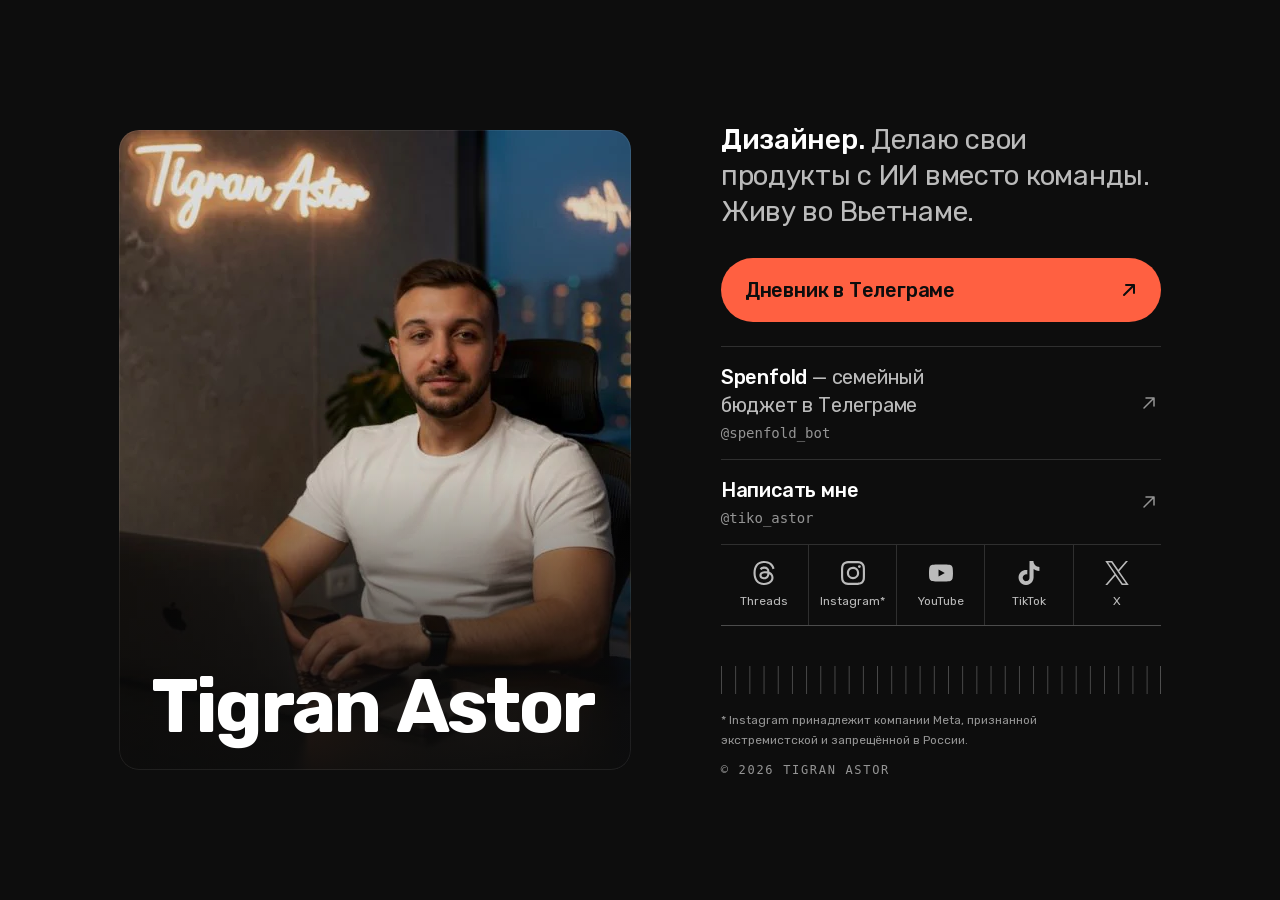
==== index.html @ 5c79ab25 "Link page 2026-09-26" ====
<!doctype html>
<html lang="ru">
<head>
<meta charset="utf-8">
<meta name="viewport" content="width=device-width, initial-scale=1">
<title>Tigran Astor — дизайнер, делаю продукты с ИИ</title>
<meta name="description" content="Дизайнер. Делаю свои продукты с ИИ вместо команды. Живу во Вьетнаме. Дневник — в Телеграме.">
<meta name="theme-color" content="#0D0D0D">
<meta name="color-scheme" content="dark">
<link rel="icon" href="assets/favicon.svg" type="image/svg+xml">
<link rel="icon" href="assets/favicon-32.png" sizes="32x32" type="image/png">
<link rel="apple-touch-icon" href="assets/apple-touch-icon.png">
<meta property="og:type" content="website">
<meta property="og:url" content="https://astortiko.github.io/">
<link rel="canonical" href="https://astortiko.github.io/">
<meta property="og:locale" content="ru_RU">
<meta property="og:site_name" content="Tigran Astor">
<meta property="og:title" content="Tigran Astor — дизайнер, делаю продукты с ИИ">
<meta property="og:description" content="Дизайнер. Делаю свои продукты с ИИ вместо команды. Живу во Вьетнаме. Дневник — в Телеграме.">
<meta property="og:image" content="https://astortiko.github.io/assets/og.png">
<meta property="og:image:type" content="image/png">
<meta property="og:image:width" content="1200">
<meta property="og:image:height" content="630">
<meta property="og:image:alt" content="Фото Тиграна за рабочим столом, рядом имя Tigran Astor, строка о нём и кнопка «Дневник в Телеграме»">
<meta name="twitter:card" content="summary_large_image">
<meta name="twitter:title" content="Tigran Astor — дизайнер, делаю продукты с ИИ">
<meta name="twitter:description" content="Дизайнер. Делаю свои продукты с ИИ вместо команды. Живу во Вьетнаме. Дневник — в Телеграме.">
<meta name="twitter:image" content="https://astortiko.github.io/assets/og.png">
<style>
/* Fonts are self-hosted (OFL, see assets/fonts/OFL.txt): nothing is requested from
   Google or a CDN at runtime. Rubik ships as one variable file per script. */
@font-face{font-family:"Rubik";font-style:normal;font-weight:400 700;font-display:swap;
  src:url(assets/fonts/rubik-latin.woff2) format("woff2");
  unicode-range:U+0000-00FF,U+0131,U+0152-0153,U+02BB-02BC,U+02C6,U+02DA,U+02DC,U+0304,U+0308,U+0329,U+2000-206F,U+20AC,U+2122,U+2191,U+2193,U+2212,U+2215,U+FEFF,U+FFFD}
@font-face{font-family:"Rubik";font-style:normal;font-weight:400 700;font-display:swap;
  src:url(assets/fonts/rubik-cyrillic.woff2) format("woff2");
  unicode-range:U+0301,U+0400-045F,U+0490-0491,U+04B0-04B1,U+2116}
@font-face{font-family:"IBM Plex Mono";font-style:normal;font-weight:500;font-display:swap;
  src:url(assets/fonts/ibm-plex-mono-500-latin.woff2) format("woff2");
  unicode-range:U+0000-00FF,U+0131,U+0152-0153,U+02BB-02BC,U+02C6,U+02DA,U+02DC,U+0304,U+0308,U+0329,U+2000-206F,U+20AC,U+2122,U+2191,U+2193,U+2212,U+2215,U+FEFF,U+FFFD}
@font-face{font-family:"IBM Plex Mono";font-style:normal;font-weight:500;font-display:swap;
  src:url(assets/fonts/ibm-plex-mono-500-cyrillic.woff2) format("woff2");
  unicode-range:U+0301,U+0400-045F,U+0490-0491,U+04B0-04B1,U+2116}

/* ══ Layer 1 · Primitives — the portfolio's own values (portfolio/site/css/site.css),
   mode-invariant. One alpha step is new: w-56 for small text (6.4:1 on ink — the
   portfolio's w-45 sits at 4.5:1, too close to the limit). ══ */
:root{
  --ink-950:#0D0D0D;
  --paper-50:#F4F3F1;
  --coral-500:#FF6041;
  --white:#FFFFFF;
  --w-08:rgb(255 255 255 / .08);
  --w-14:rgb(255 255 255 / .14);
  --w-56:rgb(255 255 255 / .56);
  --w-72:rgb(255 255 255 / .72);

  /* one size scale for space, radius, controls and icons */
  --s-1:1px; --s-2:2px; --s-4:4px; --s-8:8px; --s-12:12px; --s-14:14px; --s-16:16px;
  --s-20:20px; --s-24:24px; --s-28:28px; --s-32:32px; --s-40:40px; --s-48:48px;
  --s-56:56px; --s-64:64px; --s-80:80px; --s-96:96px; --s-112:112px; --s-384:384px;
  /* layout measures: the text column, the photo's native 4:5 width (640 × 0.8), the
     single-column plate */
  --s-440:440px; --s-512:512px; --s-560:560px;
  --r-lg:20px; --r-full:999px;

  /* type: size and line-height as pairs on the 4-px grid (rauno.me: line-height is a
     step in px, not a multiplier) */
  --f-12:12px; --lh-16:16px;
  --f-14:14px; --lh-20:20px;
  --f-16:16px; --lh-24:24px;
  --f-20:20px; --lh-28:28px;
  --f-28:28px; --lh-36:36px;
  --fw-regular:400; --fw-medium:500; --fw-bold:700;

  /* motion — design-token-architecture scale; the curve follows the PROPERTY */
  --duration-fast:100ms; --duration-base:200ms; --duration-slow:300ms; --duration-slower:500ms;
  --easing-standard:cubic-bezier(.2,0,0,1);
  --easing-decelerate:cubic-bezier(0,0,0,1);
  --easing-opacity:cubic-bezier(.4,0,.2,1);
}

/* ══ Layer 2 · Semantics — components read only these ══ */
:root{
  --color-bg-page:var(--ink-950);
  --color-bg-hover:color-mix(in srgb, var(--ink-950) 95%, var(--white));   /* opaque: one tone up, never see-through */
  --color-bg-cta:var(--coral-500);
  --color-bg-cta-hover:var(--paper-50);
  --color-content-primary:var(--white);
  --color-content-secondary:var(--w-72);
  --color-content-tertiary:var(--w-56);
  --color-content-accent:var(--coral-500);
  --color-content-cta:var(--ink-950);
  --color-border-subtle:var(--w-08);
  --color-border-default:var(--w-14);
  --color-focus-ring:var(--paper-50);

  --size-focus-ring:var(--s-2);
  --space-focus-offset:var(--s-4);
  --size-cta:var(--s-64);
  --size-icon:var(--s-24);
  --size-ruler:var(--s-28);
  --radius-poster:var(--r-lg);
  --radius-cta:var(--r-full);
  --space-gutter:clamp(var(--s-20), 3.6vw, var(--s-64));   /* the portfolio's --gut */
  --space-columns:clamp(var(--s-48), 7vw, var(--s-112));
  --size-column:var(--s-560);
  --size-panel:var(--s-440);
  --size-poster:clamp(var(--s-384), 40vw, var(--s-512));
  /* photo scrim: the page colour at three strengths, computed from the token */
  --color-scrim-strong:var(--color-bg-page);
  --color-scrim-mid:color-mix(in srgb, var(--color-bg-page) 55%, transparent);
  --color-scrim-soft:color-mix(in srgb, var(--color-bg-page) 90%, transparent);
  --color-scrim-half:color-mix(in srgb, var(--color-bg-page) 50%, transparent);

  --font-sans:"Rubik", "Helvetica Neue", Arial, sans-serif;
  --font-mono:"IBM Plex Mono", "SFMono-Regular", Menlo, monospace;

  --motion-stagger:calc(var(--duration-fast) / 2);
}

/* ══ Base ══ */
*,*::before,*::after{box-sizing:border-box;margin:0;padding:0}
html{-webkit-text-size-adjust:100%;text-size-adjust:100%;background:var(--color-bg-page)}
body{min-height:100vh;min-height:100svh;background:var(--color-bg-page);color:var(--color-content-primary);
  font-family:var(--font-sans);font-weight:var(--fw-regular);font-size:var(--f-16);line-height:var(--lh-24);
  -webkit-font-smoothing:antialiased;-moz-osx-font-smoothing:grayscale}
a{color:inherit;text-decoration:none;-webkit-tap-highlight-color:transparent}
a:focus{outline:none}
a:focus-visible{outline:var(--size-focus-ring) solid var(--color-focus-ring);outline-offset:var(--space-focus-offset)}
img,svg{display:block}
ul{list-style:none}
b{font-weight:inherit}
.ic{flex:none;width:var(--size-icon);height:var(--size-icon);fill:none;stroke:currentColor;
  stroke-width:1.5;stroke-linecap:round;stroke-linejoin:round}

/* ══ Page · S-07 «вылет за сетку»: on a phone the poster leaves the text column and runs
   to the screen edges; the name sits on the seam where the photo dissolves into the page ══ */
.page{--inset:var(--space-gutter)}
.side{padding:var(--s-24) var(--inset) 0}

/* ══ Poster: photo + name. The photo's own bottom is near-black desk, the scrim takes
   it the rest of the way to the page colour, so on a phone there is no visible edge ══ */
.poster{position:relative;isolation:isolate;overflow:hidden;container-type:inline-size;
  background:var(--color-bg-page)}
.poster__media{display:block;aspect-ratio:1/1;max-height:60vh;max-height:60svh}
.poster__media img{width:100%;height:100%;object-fit:cover;object-position:50% 0}
.poster::after{content:"";position:absolute;inset:0;z-index:0;pointer-events:none;
  background:linear-gradient(to top, var(--color-scrim-strong) 0%, var(--color-scrim-mid) 24%, transparent 48%)}
.poster__name{position:absolute;z-index:1;left:var(--inset);right:var(--inset);bottom:0;
  font-weight:var(--fw-bold);line-height:1.25;letter-spacing:-.03em;word-spacing:.06em;white-space:nowrap;text-wrap:balance;
  font-size:calc((100vw - 2 * var(--inset)) / 5.96);
  font-size:calc((100cqi - 2 * var(--inset)) / 5.96)}

/* ══ Bio · S-18 two-tone line: the role in full white, the facts one step down ══ */
.bio{font-size:var(--f-20);line-height:var(--lh-28);letter-spacing:-.01em;color:var(--color-content-secondary);
  max-width:34ch;text-wrap:pretty}
.bio b{color:var(--color-content-primary);font-weight:var(--fw-medium)}

/* ══ Links · S-37 «плита среди прозрачных»: the one action that matters is a solid plate,
   the rest are transparent ruled rows — emphasis without a badge or a coloured frame ══ */
.cta{position:relative;isolation:isolate;overflow:hidden;
  display:flex;align-items:center;justify-content:space-between;gap:var(--s-12);
  min-height:var(--size-cta);margin-top:var(--s-28);padding:0 var(--s-20) 0 var(--s-24);
  border-radius:var(--radius-cta);background:var(--color-bg-cta);color:var(--color-content-cta);
  font-size:var(--f-20);line-height:var(--lh-28);font-weight:var(--fw-medium);letter-spacing:-.01em;
  transition:transform var(--duration-fast) var(--easing-standard),background-color 0s}
/* the portfolio's corner fill (portavia): a dot in the lower-left corner floods the pill.
   Once the flood is complete the pill's own colour follows it (no coral fringe on the
   anti-aliased ends); on leave the colour returns at once and the dot drains back */
.cta::before{content:"";position:absolute;z-index:-1;left:var(--s-16);bottom:var(--s-16);
  width:var(--s-16);height:var(--s-16);border-radius:50%;background:var(--color-bg-cta-hover);
  transform:scale(0);transition:transform var(--duration-slower) var(--easing-standard)}
.cta .ic{stroke-width:2;transition:transform var(--duration-slow) var(--easing-standard)}
.cta:focus-visible::before{transform:scale(64)}
.cta:focus-visible{background-color:var(--color-bg-cta-hover);
  transition:transform var(--duration-fast) var(--easing-standard),background-color 0s var(--duration-slower)}
.cta:active{transform:scale(.98)}

.links{margin-top:var(--s-24)}
/* the top rule belongs to the first row, so it arrives with it instead of before everything */
.links > li:first-child .link{border-top:var(--s-1) solid var(--color-border-default)}
.link{display:grid;grid-template-columns:minmax(0,1fr) var(--size-icon);align-items:center;column-gap:var(--s-16);
  min-height:var(--s-80);padding-block:var(--s-16);border-bottom:var(--s-1) solid var(--color-border-default);
  transition:background-color var(--duration-base) var(--easing-opacity)}
.link__text{display:block;transition:transform var(--duration-slow) var(--easing-standard)}
.link__title{display:block;font-size:var(--f-20);line-height:var(--lh-28);font-weight:var(--fw-medium);
  letter-spacing:-.01em;text-wrap:pretty}
.link__note{font-weight:var(--fw-regular);color:var(--color-content-secondary)}
.link__meta{display:block;margin-top:var(--s-4);font-family:var(--font-mono);font-weight:var(--fw-medium);
  font-size:var(--f-14);line-height:var(--lh-20);color:var(--color-content-tertiary)}
.link .ic{color:var(--color-content-tertiary);
  transition:color var(--duration-base) var(--easing-opacity),transform var(--duration-slow) var(--easing-standard)}
.link:active{background-color:var(--color-bg-hover)}

/* ══ Networks · S-01 «ровный ряд» (its one use on the page): five equal cells closing the
   ruled list. On a phone the cells stand in air (a 62-px «Instagram*» in a 63-px cell would
   touch a divider); from 600 px one hairline between cells, drawn by the gap, never by the cells ══ */
.nets__list{display:grid;grid-template-columns:repeat(5,minmax(0,1fr));
  border-bottom:var(--s-1) solid var(--color-border-default)}
.net{display:flex;flex-direction:column;align-items:center;justify-content:center;gap:var(--s-8);
  min-height:var(--s-80);padding:var(--s-12) var(--s-4);
  color:var(--color-content-secondary);
  transition:color var(--duration-base) var(--easing-opacity),background-color var(--duration-base) var(--easing-opacity)}
.net:focus-visible{outline-offset:0 /* ring on the cell edge: drawn inside, it would touch the longest label */}
.net svg{flex:none;width:var(--size-icon);height:var(--size-icon);fill:currentColor}
.net__label{font-size:var(--f-12);line-height:var(--lh-16);white-space:nowrap}
.net:active{background-color:var(--color-bg-hover);color:var(--color-content-primary)}

/* ══ Footer: the portfolio's ruler, the legal note, the year ══ */
.foot{padding:var(--s-40) 0 var(--s-32);
  color:var(--color-content-tertiary);font-size:var(--f-12);line-height:var(--lh-16)}
.ruler{height:var(--size-ruler);color:var(--color-content-tertiary);opacity:.45;
  background:linear-gradient(currentColor, currentColor) right top / var(--s-1) 100% no-repeat,
    linear-gradient(90deg, currentColor var(--s-1), transparent var(--s-1)) left top / var(--s-14) 100% round}
.foot__note{margin-top:var(--s-16);max-width:44ch;line-height:var(--lh-20);text-wrap:pretty}
.foot__copy{margin-top:var(--s-12);font-family:var(--font-mono);font-weight:var(--fw-medium);
  letter-spacing:.14em;text-transform:uppercase}

/* ══ Hover lives only where there is a pointer, and always pairs with keyboard focus ══ */
@media (hover:hover) and (pointer:fine){
  .cta:hover::before{transform:scale(64)}
  .cta:hover{background-color:var(--color-bg-cta-hover);
    transition:transform var(--duration-fast) var(--easing-standard),background-color 0s var(--duration-slower)}
  .cta:hover .ic,.cta:focus-visible .ic{transform:translate(var(--s-2), calc(var(--s-2) * -1))}
  .link:hover .link__text{transform:translateX(var(--s-8))}
  .link:hover .ic{color:var(--color-content-accent);transform:translate(var(--s-2), calc(var(--s-2) * -1))}
  .net:hover{background-color:var(--color-bg-hover);color:var(--color-content-primary)}
}
.link:focus-visible .ic{color:var(--color-content-accent)}
.net:focus-visible{color:var(--color-content-primary)}

/* ══ Very narrow phones: the five labels no longer fit their cells — icons stay,
   names stay for screen readers ══ */
@media (max-width:359px){
  .net__label{position:absolute;width:1px;height:1px;overflow:hidden;clip:rect(0 0 0 0);clip-path:inset(50%);white-space:nowrap}
}

/* ══ From 600 px the photo can no longer bleed (its file is 640 px): it becomes a framed
   plate in a centred column, and the text lines up with the name inside it ══ */
@media (min-width:600px){
  .page{--inset:var(--s-32);width:min(100% - 2 * var(--space-gutter), var(--size-column));margin-inline:auto;
    padding-top:var(--space-gutter)}
  .poster{border-radius:var(--radius-poster)}
  .poster::before{content:"";position:absolute;inset:0;z-index:2;border-radius:inherit;pointer-events:none;
    box-shadow:inset 0 0 0 var(--s-1) var(--color-border-subtle)}
  .poster__media{max-height:none}
  .poster::after{background:linear-gradient(to top, var(--color-scrim-soft) 0%, var(--color-scrim-half) 22%, transparent 46%)}
  .poster__name{bottom:var(--s-16)}
  .side{padding-top:var(--s-32)}
  .nets__list{gap:var(--s-1);background:var(--color-border-default)}
  .net{background:var(--color-bg-page)}
}

/* ══ Desktop: poster and text side by side, the whole card centred in the window ══ */
@media (min-width:900px){
  .page{--inset:var(--s-32);width:auto;max-width:none;display:grid;
    grid-template-columns:var(--size-poster) minmax(0, var(--size-panel));
    column-gap:var(--space-columns);justify-content:center;align-items:center;
    min-height:100vh;min-height:100svh;padding:var(--s-64) var(--space-gutter)}
  .side{padding:0}
  .poster__media{aspect-ratio:4/5}
  .poster__media img{object-position:30% 0}
  .bio{font-size:var(--f-28);line-height:var(--lh-36)}
  .foot{padding-bottom:0}
}

/* ══ One entrance: poster, then the column top to bottom, 50 ms apart.
   Opacity and movement run on their own curves. Fill is «backwards» on purpose: the start
   state holds through the delay, and once the entrance ends nothing is held, so the
   button's own press and hover transforms are never overridden by a finished animation.
   Nothing moves when motion is reduced ══ */
@media (prefers-reduced-motion:no-preference){
  .enter{animation:enter-fade var(--duration-slower) var(--easing-opacity) backwards,
      enter-rise var(--duration-slower) var(--easing-decelerate) backwards;
    animation-delay:calc(var(--i, 0) * var(--motion-stagger))}
  .poster__media img{animation:enter-fade var(--duration-slower) var(--easing-opacity) backwards,
      enter-settle var(--duration-slower) var(--easing-decelerate) backwards}
  @keyframes enter-fade{from{opacity:0}}
  @keyframes enter-rise{from{transform:translateY(var(--s-12))}}
  @keyframes enter-settle{from{transform:scale(1.03)}}
}
</style>
</head>
<body ontouchstart="">

<div class="page">

  <header class="poster">
    <picture class="poster__media">
      <source type="image/webp" srcset="assets/tiko.webp">
      <img src="assets/tiko.jpg" width="640" height="640" fetchpriority="high" decoding="async"
        alt="Тигран за рабочим столом с ноутбуком, на стене за ним неоновая надпись Tigran Astor, в окне ночной город">
    </picture>
    <h1 class="poster__name enter" style="--i:1">Tigran Astor</h1>
  </header>

  <div class="side">
    <main class="panel">
      <p class="bio enter" style="--i:2"><b>Дизайнер.</b> Делаю свои продукты с&nbsp;ИИ&nbsp;вместо команды. Живу во&nbsp;Вьетнаме.</p>

      <a class="cta enter" style="--i:3" href="https://t.me/tigran_astor" rel="me">
        <span>Дневник в&nbsp;Телеграме</span>
        <svg class="ic" viewBox="0 0 24 24" aria-hidden="true"><path d="M7 17 17 7M9 7h8v8"/></svg>
      </a>

      <ul class="links" role="list">
        <li class="enter" style="--i:4">
          <a class="link" href="https://t.me/spenfold_bot">
            <span class="link__text">
              <span class="link__title">Spenfold<span class="link__note">&nbsp;— семейный бюджет в&nbsp;Телеграме</span></span>
              <span class="link__meta">@spenfold_bot</span>
            </span>
            <svg class="ic" viewBox="0 0 24 24" aria-hidden="true"><path d="M7 17 17 7M9 7h8v8"/></svg>
          </a>
        </li>
        <li class="enter" style="--i:5">
          <a class="link" href="https://t.me/tiko_astor" rel="me">
            <span class="link__text">
              <span class="link__title">Написать мне</span>
              <span class="link__meta">@tiko_astor</span>
            </span>
            <svg class="ic" viewBox="0 0 24 24" aria-hidden="true"><path d="M7 17 17 7M9 7h8v8"/></svg>
          </a>
        </li>
      </ul>

      <nav class="nets enter" style="--i:6" aria-label="Соцсети">
        <ul class="nets__list" role="list">
          <li><a class="net" href="https://www.threads.com/@tigran.astor" rel="me">
            <svg viewBox="0 0 24 24" aria-hidden="true"><path d="M12.186 24h-.007c-3.581-.024-6.334-1.205-8.184-3.509C2.35 18.44 1.5 15.586 1.472 12.01v-.017c.03-3.579.879-6.43 2.525-8.482C5.845 1.205 8.6.024 12.18 0h.014c2.746.02 5.043.725 6.826 2.098 1.677 1.29 2.858 3.13 3.509 5.467l-2.04.569c-1.104-3.96-3.898-5.984-8.304-6.015-2.91.022-5.11.936-6.54 2.717C4.307 6.504 3.616 8.914 3.589 12c.027 3.086.718 5.496 2.057 7.164 1.43 1.783 3.631 2.698 6.54 2.717 2.623-.02 4.358-.631 5.8-2.045 1.647-1.613 1.618-3.593 1.09-4.798-.31-.71-.873-1.3-1.634-1.75-.192 1.352-.622 2.446-1.284 3.272-.886 1.102-2.14 1.704-3.73 1.79-1.202.065-2.361-.218-3.259-.801-1.063-.689-1.685-1.74-1.752-2.964-.065-1.19.408-2.285 1.33-3.082.88-.76 2.119-1.207 3.583-1.291a13.853 13.853 0 0 1 3.02.142c-.126-.742-.375-1.332-.75-1.757-.513-.586-1.308-.883-2.359-.89h-.029c-.844 0-1.992.232-2.721 1.32L7.734 7.847c.98-1.454 2.568-2.256 4.478-2.256h.044c3.194.02 5.097 1.975 5.287 5.388.108.046.216.094.321.142 1.49.7 2.58 1.761 3.154 3.07.797 1.82.871 4.79-1.548 7.158-1.85 1.81-4.094 2.628-7.277 2.65Zm1.003-11.69c-.242 0-.487.007-.739.021-1.836.103-2.98.946-2.916 2.143.067 1.256 1.452 1.839 2.784 1.767 1.224-.065 2.818-.543 3.086-3.71a10.5 10.5 0 0 0-2.215-.221z"/></svg>
            <span class="net__label">Threads</span></a></li>
          <li><a class="net" href="https://www.instagram.com/tigran.astor/" rel="me" aria-describedby="note-meta">
            <svg viewBox="0 0 24 24" aria-hidden="true"><path d="M7.0301.084c-1.2768.0602-2.1487.264-2.911.5634-.7888.3075-1.4575.72-2.1228 1.3877-.6652.6677-1.075 1.3368-1.3802 2.127-.2954.7638-.4956 1.6365-.552 2.914-.0564 1.2775-.0689 1.6882-.0626 4.947.0062 3.2586.0206 3.6671.0825 4.9473.061 1.2765.264 2.1482.5635 2.9107.308.7889.72 1.4573 1.388 2.1228.6679.6655 1.3365 1.0743 2.1285 1.38.7632.295 1.6361.4961 2.9134.552 1.2773.056 1.6884.069 4.9462.0627 3.2578-.0062 3.668-.0207 4.9478-.0814 1.28-.0607 2.147-.2652 2.9098-.5633.7889-.3086 1.4578-.72 2.1228-1.3881.665-.6682 1.0745-1.3378 1.3795-2.1284.2957-.7632.4966-1.636.552-2.9124.056-1.2809.0692-1.6898.063-4.948-.0063-3.2583-.021-3.6668-.0817-4.9465-.0607-1.2797-.264-2.1487-.5633-2.9117-.3084-.7889-.72-1.4568-1.3876-2.1228C21.2982 1.33 20.628.9208 19.8378.6165 19.074.321 18.2017.1197 16.9244.0645 15.6471.0093 15.236-.005 11.977.0014 8.718.0076 8.31.0215 7.0301.0839m.1402 21.6932c-1.17-.0509-1.8053-.2453-2.2287-.408-.5606-.216-.96-.4771-1.3819-.895-.422-.4178-.6811-.8186-.9-1.378-.1644-.4234-.3624-1.058-.4171-2.228-.0595-1.2645-.072-1.6442-.079-4.848-.007-3.2037.0053-3.583.0607-4.848.05-1.169.2456-1.805.408-2.2282.216-.5613.4762-.96.895-1.3816.4188-.4217.8184-.6814 1.3783-.9003.423-.1651 1.0575-.3614 2.227-.4171 1.2655-.06 1.6447-.072 4.848-.079 3.2033-.007 3.5835.005 4.8495.0608 1.169.0508 1.8053.2445 2.228.408.5608.216.96.4754 1.3816.895.4217.4194.6816.8176.9005 1.3787.1653.4217.3617 1.056.4169 2.2263.0602 1.2655.0739 1.645.0796 4.848.0058 3.203-.0055 3.5834-.061 4.848-.051 1.17-.245 1.8055-.408 2.2294-.216.5604-.4763.96-.8954 1.3814-.419.4215-.8181.6811-1.3783.9-.4224.1649-1.0577.3617-2.2262.4174-1.2656.0595-1.6448.072-4.8493.079-3.2045.007-3.5825-.006-4.848-.0608M16.953 5.5864A1.44 1.44 0 1 0 18.39 4.144a1.44 1.44 0 0 0-1.437 1.4424M5.8385 12.012c.0067 3.4032 2.7706 6.1557 6.173 6.1493 3.4026-.0065 6.157-2.7701 6.1506-6.1733-.0065-3.4032-2.771-6.1565-6.174-6.1498-3.403.0067-6.156 2.771-6.1496 6.1738M8 12.0077a4 4 0 1 1 4.008 3.9921A3.9996 3.9996 0 0 1 8 12.0077"/></svg>
            <span class="net__label">Instagram*</span></a></li>
          <li><a class="net" href="https://www.youtube.com/@Tikoast" rel="me">
            <svg viewBox="0 0 24 24" aria-hidden="true"><path d="M23.498 6.186a3.016 3.016 0 0 0-2.122-2.136C19.505 3.545 12 3.545 12 3.545s-7.505 0-9.377.505A3.017 3.017 0 0 0 .502 6.186C0 8.07 0 12 0 12s0 3.93.502 5.814a3.016 3.016 0 0 0 2.122 2.136c1.871.505 9.376.505 9.376.505s7.505 0 9.377-.505a3.015 3.015 0 0 0 2.122-2.136C24 15.93 24 12 24 12s0-3.93-.502-5.814zM9.545 15.568V8.432L15.818 12l-6.273 3.568z"/></svg>
            <span class="net__label">YouTube</span></a></li>
          <li><a class="net" href="https://www.tiktok.com/@astor_tik" rel="me">
            <svg viewBox="0 0 24 24" aria-hidden="true"><path d="M12.525.02c1.31-.02 2.61-.01 3.91-.02.08 1.53.63 3.09 1.75 4.17 1.12 1.11 2.7 1.62 4.24 1.79v4.03c-1.44-.05-2.89-.35-4.2-.97-.57-.26-1.1-.59-1.62-.93-.01 2.92.01 5.84-.02 8.75-.08 1.4-.54 2.79-1.35 3.94-1.31 1.92-3.58 3.17-5.91 3.21-1.43.08-2.86-.31-4.08-1.03-2.02-1.19-3.44-3.37-3.65-5.71-.02-.5-.03-1-.01-1.49.18-1.9 1.12-3.72 2.58-4.96 1.66-1.44 3.98-2.13 6.15-1.72.02 1.48-.04 2.96-.04 4.44-.99-.32-2.15-.23-3.02.37-.63.41-1.11 1.04-1.36 1.75-.21.51-.15 1.07-.14 1.61.24 1.64 1.82 3.02 3.5 2.87 1.12-.01 2.19-.66 2.77-1.61.19-.33.4-.67.41-1.06.1-1.79.06-3.57.07-5.36.01-4.03-.01-8.05.02-12.07z"/></svg>
            <span class="net__label">TikTok</span></a></li>
          <li><a class="net" href="https://x.com/tikoastor" rel="me">
            <svg viewBox="0 0 24 24" aria-hidden="true"><path d="M14.234 10.162 22.977 0h-2.072l-7.591 8.824L7.251 0H.258l9.168 13.343L.258 24H2.33l8.016-9.318L16.749 24h6.993zm-2.837 3.299-.929-1.329L3.076 1.56h3.182l5.965 8.532.929 1.329 7.754 11.09h-3.182z"/></svg>
            <span class="net__label">X</span></a></li>
        </ul>
      </nav>
    </main>

    <footer class="foot enter" style="--i:7">
      <div class="ruler" aria-hidden="true"></div>
      <p class="foot__note" id="note-meta">*&nbsp;Instagram принадлежит компании Meta, признанной экстремистской и&nbsp;запрещённой в&nbsp;России.</p>
      <p class="foot__copy">©&nbsp;2026 Tigran Astor</p>
    </footer>
  </div>

</div>

</body>
</html>
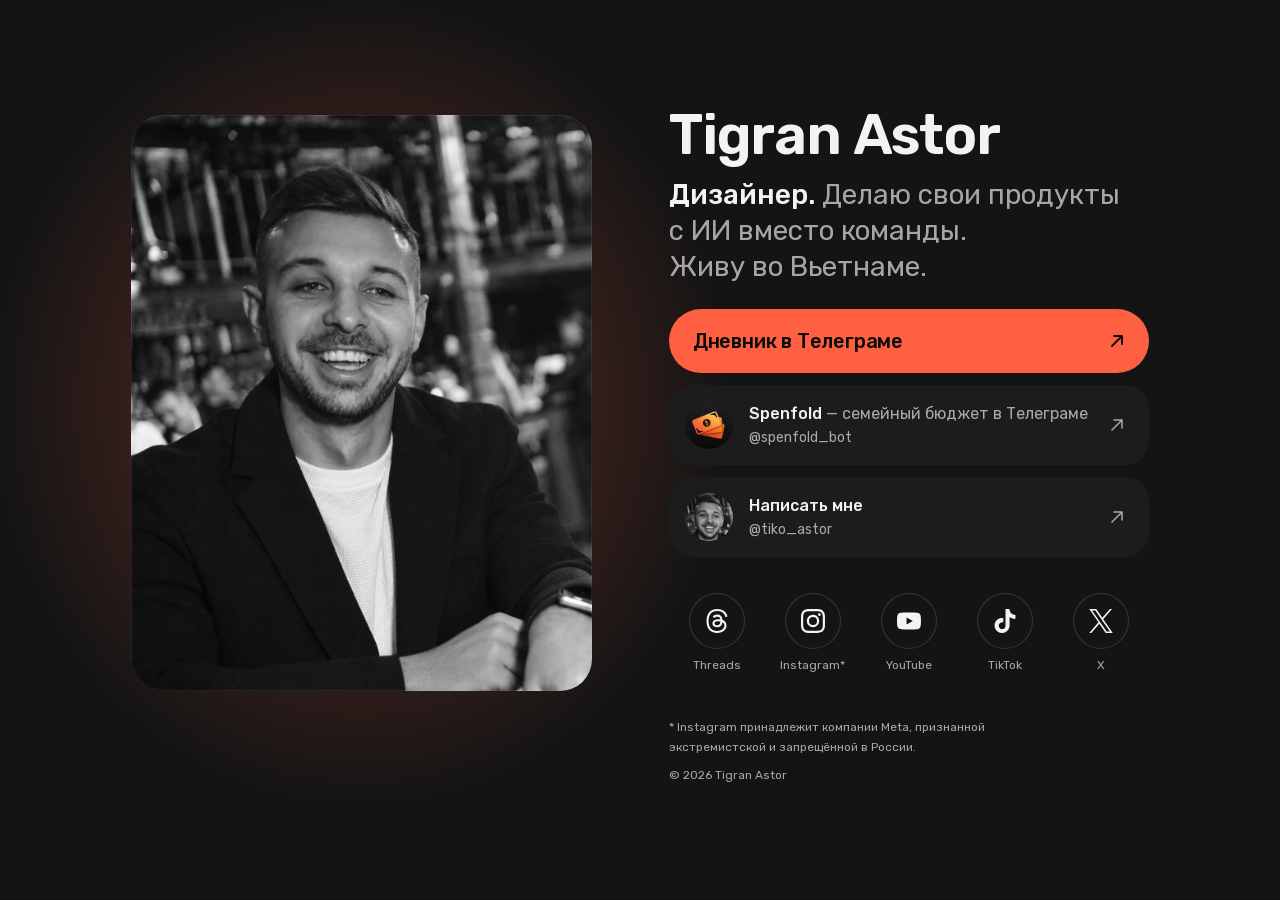
==== commit 8b2d4a95: "Link page 2026-09-26" ====
--- a/index.html
+++ b/index.html
@@ -5,7 +5,7 @@
 <meta name="viewport" content="width=device-width, initial-scale=1">
 <title>Tigran Astor — дизайнер, делаю продукты с ИИ</title>
 <meta name="description" content="Дизайнер. Делаю свои продукты с ИИ вместо команды. Живу во Вьетнаме. Дневник — в Телеграме.">
-<meta name="theme-color" content="#0D0D0D">
+<meta name="theme-color" content="#141414">
 <meta name="color-scheme" content="dark">
 <link rel="icon" href="assets/favicon.svg" type="image/svg+xml">
 <link rel="icon" href="assets/favicon-32.png" sizes="32x32" type="image/png">
@@ -21,57 +21,51 @@
 <meta property="og:image:type" content="image/png">
 <meta property="og:image:width" content="1200">
 <meta property="og:image:height" content="630">
-<meta property="og:image:alt" content="Фото Тиграна за рабочим столом, рядом имя Tigran Astor, строка о нём и кнопка «Дневник в Телеграме»">
+<meta property="og:image:alt" content="Чёрно-белое фото: Тигран улыбается за столиком. Рядом имя Tigran Astor, строка о нём и кнопка «Дневник в Телеграме»">
 <meta name="twitter:card" content="summary_large_image">
 <meta name="twitter:title" content="Tigran Astor — дизайнер, делаю продукты с ИИ">
 <meta name="twitter:description" content="Дизайнер. Делаю свои продукты с ИИ вместо команды. Живу во Вьетнаме. Дневник — в Телеграме.">
 <meta name="twitter:image" content="https://astortiko.github.io/assets/og.png">
 <style>
-/* Fonts are self-hosted (OFL, see assets/fonts/OFL.txt): nothing is requested from
-   Google or a CDN at runtime. Rubik ships as one variable file per script. */
+/* Fonts are self-hosted (OFL, see assets/fonts/OFL.txt): nothing is requested from Google or a CDN.
+   Rubik ships as one variable file per script and is the only typeface on the page. */
 @font-face{font-family:"Rubik";font-style:normal;font-weight:400 700;font-display:swap;
   src:url(assets/fonts/rubik-latin.woff2) format("woff2");
   unicode-range:U+0000-00FF,U+0131,U+0152-0153,U+02BB-02BC,U+02C6,U+02DA,U+02DC,U+0304,U+0308,U+0329,U+2000-206F,U+20AC,U+2122,U+2191,U+2193,U+2212,U+2215,U+FEFF,U+FFFD}
 @font-face{font-family:"Rubik";font-style:normal;font-weight:400 700;font-display:swap;
   src:url(assets/fonts/rubik-cyrillic.woff2) format("woff2");
   unicode-range:U+0301,U+0400-045F,U+0490-0491,U+04B0-04B1,U+2116}
-@font-face{font-family:"IBM Plex Mono";font-style:normal;font-weight:500;font-display:swap;
-  src:url(assets/fonts/ibm-plex-mono-500-latin.woff2) format("woff2");
-  unicode-range:U+0000-00FF,U+0131,U+0152-0153,U+02BB-02BC,U+02C6,U+02DA,U+02DC,U+0304,U+0308,U+0329,U+2000-206F,U+20AC,U+2122,U+2191,U+2193,U+2212,U+2215,U+FEFF,U+FFFD}
-@font-face{font-family:"IBM Plex Mono";font-style:normal;font-weight:500;font-display:swap;
-  src:url(assets/fonts/ibm-plex-mono-500-cyrillic.woff2) format("woff2");
-  unicode-range:U+0301,U+0400-045F,U+0490-0491,U+04B0-04B1,U+2116}
-
-/* ══ Layer 1 · Primitives — the portfolio's own values (portfolio/site/css/site.css),
-   mode-invariant. One alpha step is new: w-56 for small text (6.4:1 on ink — the
-   portfolio's w-45 sits at 4.5:1, too close to the limit). ══ */
+
+/* ══ Layer 1 · Primitives — the portfolio's own values (portfolio/site/css/site.css), mode-invariant.
+   Every neutral is clean (R = G = B); warmth comes from the paper, the photo and the light, never
+   from a tinted grey ══ */
 :root{
-  --ink-950:#0D0D0D;
+  --ink-950:#0D0D0D; --ink-900:#141414; --ink-800:#1C1C1C;
   --paper-50:#F4F3F1;
   --coral-500:#FF6041;
   --white:#FFFFFF;
-  --w-08:rgb(255 255 255 / .08);
-  --w-14:rgb(255 255 255 / .14);
-  --w-56:rgb(255 255 255 / .56);
-  --w-72:rgb(255 255 255 / .72);
+  /* alpha ramps: ink on paper, white on ink (the portfolio's --k-* and --w-*) */
+  --k-04:rgb(13 13 13 / .04); --k-06:rgb(13 13 13 / .06); --k-10:rgb(13 13 13 / .10); --k-14:rgb(13 13 13 / .14);
+  --w-06:rgb(255 255 255 / .06); --w-08:rgb(255 255 255 / .08); --w-14:rgb(255 255 255 / .14);
 
   /* one size scale for space, radius, controls and icons */
-  --s-1:1px; --s-2:2px; --s-4:4px; --s-8:8px; --s-12:12px; --s-14:14px; --s-16:16px;
-  --s-20:20px; --s-24:24px; --s-28:28px; --s-32:32px; --s-40:40px; --s-48:48px;
-  --s-56:56px; --s-64:64px; --s-80:80px; --s-96:96px; --s-112:112px; --s-384:384px;
-  /* layout measures: the text column, the photo's native 4:5 width (640 × 0.8), the
-     single-column plate */
-  --s-440:440px; --s-512:512px; --s-560:560px;
-  --r-lg:20px; --r-full:999px;
-
-  /* type: size and line-height as pairs on the 4-px grid (rauno.me: line-height is a
-     step in px, not a multiplier) */
+  --s-1:1px; --s-2:2px; --s-4:4px; --s-8:8px; --s-10:10px; --s-12:12px; --s-16:16px; --s-20:20px; --s-24:24px;
+  --s-32:32px; --s-40:40px; --s-48:48px; --s-56:56px; --s-64:64px; --s-80:80px; --s-96:96px;
+  --s-256:256px; --s-288:288px; --s-384:384px;
+  /* layout measures: the text column, the single-column plate, the photo's widest render
+     (520 × 2 = 1040 ≤ the file's 1125 — never upscaled on a 2× screen) */
+  --s-480:480px; --s-520:520px;
+  --r-full:999px;
+
+  /* type: size and line-height as pairs on the 4-px grid */
   --f-12:12px; --lh-16:16px;
   --f-14:14px; --lh-20:20px;
   --f-16:16px; --lh-24:24px;
   --f-20:20px; --lh-28:28px;
   --f-28:28px; --lh-36:36px;
-  --fw-regular:400; --fw-medium:500; --fw-bold:700;
+  --f-40:40px; --lh-44:44px;
+  --f-56:56px; --lh-60:60px;
+  --fw-regular:400; --fw-medium:500; --fw-semibold:600;
 
   /* motion — design-token-architecture scale; the curve follows the PROPERTY */
   --duration-fast:100ms; --duration-base:200ms; --duration-slow:300ms; --duration-slower:500ms;
@@ -80,42 +74,53 @@
   --easing-opacity:cubic-bezier(.4,0,.2,1);
 }
 
-/* ══ Layer 2 · Semantics — components read only these ══ */
+/* ══ Layer 2 · Semantics · «soft dark» — Tiko chose it over the warm light variant on 2026-09-26
+   (the light one is in git history, commit 9a3ff5f).
+   Graphite page (never pure black), surfaces one step lighter, paper-white text, coral for the one
+   action. Warmth lives in the light — a faint coral glow behind the photo — never in a tinted grey ══ */
 :root{
-  --color-bg-page:var(--ink-950);
-  --color-bg-hover:color-mix(in srgb, var(--ink-950) 95%, var(--white));   /* opaque: one tone up, never see-through */
+  --color-bg-page:var(--ink-900);
+  --color-bg-surface:var(--ink-800);
+  --color-bg-surface-hover:color-mix(in srgb, var(--ink-800) 94%, var(--white));
   --color-bg-cta:var(--coral-500);
-  --color-bg-cta-hover:var(--paper-50);
-  --color-content-primary:var(--white);
-  --color-content-secondary:var(--w-72);
-  --color-content-tertiary:var(--w-56);
+  --color-bg-cta-flood:var(--paper-50);
+  --color-bg-round-hover:var(--w-06);
+  --color-bg-photo:var(--ink-800);                   /* the frame shows this until the photo arrives */
+  --color-content-primary:var(--paper-50);
+  --color-content-secondary:color-mix(in srgb, var(--paper-50) 66%, transparent);  /* 7:1 on the surface */
+  --color-content-on-cta:var(--ink-950);
+  --color-content-on-flood:var(--ink-950);
   --color-content-accent:var(--coral-500);
-  --color-content-cta:var(--ink-950);
-  --color-border-subtle:var(--w-08);
-  --color-border-default:var(--w-14);
+  --color-border-round:var(--w-14);
   --color-focus-ring:var(--paper-50);
-
+  --color-glow:color-mix(in srgb, var(--coral-500) 18%, transparent);   /* warm light behind the photo */
+  --color-border-photo:var(--w-08);                  /* the photo's dark corners would melt into the page */
+  --shadow-surface:none;                             /* on graphite, height is a lighter surface, not a shadow */
+  --shadow-photo:none;
+}
+
+/* ══ Layer 2 · Semantics: sizes, radii, fonts ══ */
+:root{
   --size-focus-ring:var(--s-2);
   --space-focus-offset:var(--s-4);
   --size-cta:var(--s-64);
+  --size-row:var(--s-80);
+  --size-avatar:var(--s-48);
+  --size-round:var(--s-56);
   --size-icon:var(--s-24);
-  --size-ruler:var(--s-28);
-  --radius-poster:var(--r-lg);
-  --radius-cta:var(--r-full);
+  --size-card-icon:var(--s-24);
+  --size-logo:var(--s-24);
+  --radius-photo:var(--s-32);
+  --radius-surface:var(--s-24);
+  --radius-pill:var(--r-full);
   --space-gutter:clamp(var(--s-20), 3.6vw, var(--s-64));   /* the portfolio's --gut */
-  --space-columns:clamp(var(--s-48), 7vw, var(--s-112));
-  --size-column:var(--s-560);
-  --size-panel:var(--s-440);
-  --size-poster:clamp(var(--s-384), 40vw, var(--s-512));
-  /* photo scrim: the page colour at three strengths, computed from the token */
-  --color-scrim-strong:var(--color-bg-page);
-  --color-scrim-mid:color-mix(in srgb, var(--color-bg-page) 55%, transparent);
-  --color-scrim-soft:color-mix(in srgb, var(--color-bg-page) 90%, transparent);
-  --color-scrim-half:color-mix(in srgb, var(--color-bg-page) 50%, transparent);
-
+  --space-bleed:var(--s-12);                                /* the photo leaves the text column by 8 px */
+  --space-photo-reserve:var(--s-288);   /* what the name, bio and diary button need under the photo */
+  --space-columns:clamp(var(--s-48), 6vw, var(--s-96));
+  --size-plate:var(--s-520);
+  --size-panel:var(--s-480);
+  --size-photo:clamp(var(--s-384), 36vw, var(--s-520));
   --font-sans:"Rubik", "Helvetica Neue", Arial, sans-serif;
-  --font-mono:"IBM Plex Mono", "SFMono-Regular", Menlo, monospace;
-
   --motion-stagger:calc(var(--duration-fast) / 2);
 }
 
@@ -134,147 +139,153 @@
 .ic{flex:none;width:var(--size-icon);height:var(--size-icon);fill:none;stroke:currentColor;
   stroke-width:1.5;stroke-linecap:round;stroke-linejoin:round}
 
-/* ══ Page · S-07 «вылет за сетку»: on a phone the poster leaves the text column and runs
-   to the screen edges; the name sits on the seam where the photo dissolves into the page ══ */
-.page{--inset:var(--space-gutter)}
-.side{padding:var(--s-24) var(--inset) 0}
-
-/* ══ Poster: photo + name. The photo's own bottom is near-black desk, the scrim takes
-   it the rest of the way to the page colour, so on a phone there is no visible edge ══ */
-.poster{position:relative;isolation:isolate;overflow:hidden;container-type:inline-size;
-  background:var(--color-bg-page)}
-.poster__media{display:block;aspect-ratio:1/1;max-height:60vh;max-height:60svh}
-.poster__media img{width:100%;height:100%;object-fit:cover;object-position:50% 0}
-.poster::after{content:"";position:absolute;inset:0;z-index:0;pointer-events:none;
-  background:linear-gradient(to top, var(--color-scrim-strong) 0%, var(--color-scrim-mid) 24%, transparent 48%)}
-.poster__name{position:absolute;z-index:1;left:var(--inset);right:var(--inset);bottom:0;
-  font-weight:var(--fw-bold);line-height:1.25;letter-spacing:-.03em;word-spacing:.06em;white-space:nowrap;text-wrap:balance;
-  font-size:calc((100vw - 2 * var(--inset)) / 5.96);
-  font-size:calc((100cqi - 2 * var(--inset)) / 5.96)}
-
-/* ══ Bio · S-18 two-tone line: the role in full white, the facts one step down ══ */
-.bio{font-size:var(--f-20);line-height:var(--lh-28);letter-spacing:-.01em;color:var(--color-content-secondary);
-  max-width:34ch;text-wrap:pretty}
+/* ══ Page. It always spans the window: the glow behind the photo is wider than the column, and the page
+   clips it at the screen edges, never at the column's ══ */
+.page{overflow-x:hidden;overflow-x:clip;padding-top:var(--space-bleed)}
+
+/* ══ Hero · S-07 «вылет за сетку»: on a phone the photo leaves the text column and sits 12 px from
+   the screen edges, a soft-cornered print on the paper. Its height gives way on short screens so the
+   diary button always stays on the first screen ══ */
+.hero{position:relative;isolation:isolate;padding-inline:var(--space-bleed)}
+.hero::before{content:"";position:absolute;z-index:-1;inset:-20% -30%;pointer-events:none;
+  background:radial-gradient(closest-side, var(--color-glow) 50%, transparent)}
+.photo{position:relative;display:block;overflow:hidden;aspect-ratio:4/5;min-height:var(--s-256);
+  max-height:calc(100vh - var(--space-photo-reserve));max-height:calc(100svh - var(--space-photo-reserve));
+  border-radius:var(--radius-photo);background:var(--color-bg-photo);box-shadow:var(--shadow-photo)}
+.photo img{width:100%;height:100%;object-fit:cover;object-position:50% 28%}
+/* the edge of the print, drawn over the photo: invisible on paper, a faint rim on graphite */
+.photo::after{content:"";position:absolute;inset:0;border-radius:inherit;pointer-events:none;
+  box-shadow:inset 0 0 0 var(--s-1) var(--color-border-photo)}
+
+.side{position:relative;z-index:1;padding:var(--s-24) var(--space-gutter) 0}   /* text always above the glow */
+
+/* ══ Name and bio · S-18 two-tone line: the role in the primary colour, the facts one step down ══ */
+.name{font-size:var(--f-40);line-height:var(--lh-44);font-weight:var(--fw-semibold);
+  letter-spacing:-.02em;word-spacing:.04em;text-wrap:balance}
+.bio{margin-top:var(--s-8);max-width:32ch;font-size:var(--f-20);line-height:var(--lh-28);
+  color:var(--color-content-secondary);text-wrap:pretty}
 .bio b{color:var(--color-content-primary);font-weight:var(--fw-medium)}
 
-/* ══ Links · S-37 «плита среди прозрачных»: the one action that matters is a solid plate,
-   the rest are transparent ruled rows — emphasis without a badge or a coloured frame ══ */
+/* ══ The one coral action: a pill. The portfolio's corner fill (portavia): a dot in the lower-left
+   corner floods the pill; once the flood is complete the pill's own colour follows it ══ */
 .cta{position:relative;isolation:isolate;overflow:hidden;
   display:flex;align-items:center;justify-content:space-between;gap:var(--s-12);
-  min-height:var(--size-cta);margin-top:var(--s-28);padding:0 var(--s-20) 0 var(--s-24);
-  border-radius:var(--radius-cta);background:var(--color-bg-cta);color:var(--color-content-cta);
+  min-height:var(--size-cta);margin-top:var(--s-24);padding:0 var(--s-20) 0 var(--s-24);
+  border-radius:var(--radius-pill);background:var(--color-bg-cta);color:var(--color-content-on-cta);
   font-size:var(--f-20);line-height:var(--lh-28);font-weight:var(--fw-medium);letter-spacing:-.01em;
-  transition:transform var(--duration-fast) var(--easing-standard),background-color 0s}
-/* the portfolio's corner fill (portavia): a dot in the lower-left corner floods the pill.
-   Once the flood is complete the pill's own colour follows it (no coral fringe on the
-   anti-aliased ends); on leave the colour returns at once and the dot drains back */
+  transition:transform var(--duration-fast) var(--easing-standard),background-color 0s,
+    color var(--duration-base) var(--easing-opacity)}
 .cta::before{content:"";position:absolute;z-index:-1;left:var(--s-16);bottom:var(--s-16);
-  width:var(--s-16);height:var(--s-16);border-radius:50%;background:var(--color-bg-cta-hover);
+  width:var(--s-16);height:var(--s-16);border-radius:50%;background:var(--color-bg-cta-flood);
   transform:scale(0);transition:transform var(--duration-slower) var(--easing-standard)}
 .cta .ic{stroke-width:2;transition:transform var(--duration-slow) var(--easing-standard)}
 .cta:focus-visible::before{transform:scale(64)}
-.cta:focus-visible{background-color:var(--color-bg-cta-hover);
-  transition:transform var(--duration-fast) var(--easing-standard),background-color 0s var(--duration-slower)}
+.cta:focus-visible{background-color:var(--color-bg-cta-flood);color:var(--color-content-on-flood);
+  transition:transform var(--duration-fast) var(--easing-standard),background-color 0s var(--duration-slower),
+    color var(--duration-base) var(--easing-opacity) var(--duration-fast)}
 .cta:active{transform:scale(.98)}
 
-.links{margin-top:var(--s-24)}
-/* the top rule belongs to the first row, so it arrives with it instead of before everything */
-.links > li:first-child .link{border-top:var(--s-1) solid var(--color-border-default)}
-.link{display:grid;grid-template-columns:minmax(0,1fr) var(--size-icon);align-items:center;column-gap:var(--s-16);
-  min-height:var(--s-80);padding-block:var(--s-16);border-bottom:var(--s-1) solid var(--color-border-default);
-  transition:background-color var(--duration-base) var(--easing-opacity)}
-.link__text{display:block;transition:transform var(--duration-slow) var(--easing-standard)}
-.link__title{display:block;font-size:var(--f-20);line-height:var(--lh-28);font-weight:var(--fw-medium);
-  letter-spacing:-.01em;text-wrap:pretty}
-.link__note{font-weight:var(--fw-regular);color:var(--color-content-secondary)}
-.link__meta{display:block;margin-top:var(--s-4);font-family:var(--font-mono);font-weight:var(--fw-medium);
-  font-size:var(--f-14);line-height:var(--lh-20);color:var(--color-content-tertiary)}
-.link .ic{color:var(--color-content-tertiary);
+/* ══ Two chats · S-29 «обещание, которое проверяется на месте»: the bio says «делаю свои продукты»,
+   and right under it sits the product itself, with the avatar Telegram shows for it. The rows are
+   soft surfaces, not ruled lines; the leading circle is who you will be talking to ══ */
+.links{display:grid;gap:var(--s-12);margin-top:var(--s-12)}
+.card{position:relative;display:grid;grid-template-columns:var(--size-avatar) minmax(0,1fr) var(--size-card-icon);
+  align-items:center;column-gap:var(--s-16);min-height:var(--size-row);
+  padding:var(--s-16) var(--s-20) var(--s-16) var(--s-16);
+  border-radius:var(--radius-surface);background:var(--color-bg-surface);box-shadow:var(--shadow-surface);
+  transition:background-color var(--duration-base) var(--easing-opacity),transform var(--duration-fast) var(--easing-standard)}
+.card__avatar{display:block;width:var(--size-avatar);aspect-ratio:1}
+.card__avatar img{width:100%;height:100%;border-radius:50%;object-fit:cover}
+.card__text{display:block;min-width:0}
+.card__title{display:block;font-size:var(--f-16);line-height:var(--lh-24);font-weight:var(--fw-medium);text-wrap:pretty}
+.card__note{font-weight:var(--fw-regular);color:var(--color-content-secondary)}
+.card__meta{display:block;margin-top:var(--s-2);font-size:var(--f-14);line-height:var(--lh-20);
+  color:var(--color-content-secondary)}
+.card .ic{width:var(--size-card-icon);height:var(--size-card-icon);color:var(--color-content-secondary);
   transition:color var(--duration-base) var(--easing-opacity),transform var(--duration-slow) var(--easing-standard)}
-.link:active{background-color:var(--color-bg-hover)}
-
-/* ══ Networks · S-01 «ровный ряд» (its one use on the page): five equal cells closing the
-   ruled list. On a phone the cells stand in air (a 62-px «Instagram*» in a 63-px cell would
-   touch a divider); from 600 px one hairline between cells, drawn by the gap, never by the cells ══ */
-.nets__list{display:grid;grid-template-columns:repeat(5,minmax(0,1fr));
-  border-bottom:var(--s-1) solid var(--color-border-default)}
-.net{display:flex;flex-direction:column;align-items:center;justify-content:center;gap:var(--s-8);
-  min-height:var(--s-80);padding:var(--s-12) var(--s-4);
-  color:var(--color-content-secondary);
-  transition:color var(--duration-base) var(--easing-opacity),background-color var(--duration-base) var(--easing-opacity)}
-.net:focus-visible{outline-offset:0 /* ring on the cell edge: drawn inside, it would touch the longest label */}
-.net svg{flex:none;width:var(--size-icon);height:var(--size-icon);fill:currentColor}
+.card:active{transform:scale(.98)}
+.card:focus-visible .ic{color:var(--color-content-accent)}
+
+/* ══ Networks · S-01 «ровный ряд» (its one use on the page): five round buttons in equal cells, the
+   name under each. The ring is the button's edge; the icon sits in air, never on a filled chip ══ */
+.nets{margin-top:var(--s-32)}
+.nets__list{display:grid;grid-template-columns:repeat(5,minmax(0,1fr))}
+.net{display:flex;flex-direction:column;align-items:center;gap:var(--s-8);padding-block:var(--s-4);
+  color:var(--color-content-secondary);transition:color var(--duration-base) var(--easing-opacity)}
+.net:focus-visible{outline:none}
+.net:focus-visible .net__disc{outline:var(--size-focus-ring) solid var(--color-focus-ring);outline-offset:var(--s-4)}
+.net__disc{display:grid;place-items:center;flex:none;width:var(--size-round);height:var(--size-round);
+  border-radius:50%;box-shadow:inset 0 0 0 var(--s-1) var(--color-border-round);color:var(--color-content-primary);
+  transition:background-color var(--duration-base) var(--easing-opacity),transform var(--duration-fast) var(--easing-standard)}
+.net__disc svg{width:var(--size-logo);height:var(--size-logo);fill:currentColor}
 .net__label{font-size:var(--f-12);line-height:var(--lh-16);white-space:nowrap}
-.net:active{background-color:var(--color-bg-hover);color:var(--color-content-primary)}
-
-/* ══ Footer: the portfolio's ruler, the legal note, the year ══ */
-.foot{padding:var(--s-40) 0 var(--s-32);
-  color:var(--color-content-tertiary);font-size:var(--f-12);line-height:var(--lh-16)}
-.ruler{height:var(--size-ruler);color:var(--color-content-tertiary);opacity:.45;
-  background:linear-gradient(currentColor, currentColor) right top / var(--s-1) 100% no-repeat,
-    linear-gradient(90deg, currentColor var(--s-1), transparent var(--s-1)) left top / var(--s-14) 100% round}
-.foot__note{margin-top:var(--s-16);max-width:44ch;line-height:var(--lh-20);text-wrap:pretty}
-.foot__copy{margin-top:var(--s-12);font-family:var(--font-mono);font-weight:var(--fw-medium);
-  letter-spacing:.14em;text-transform:uppercase}
+.net:active .net__disc{transform:scale(.94)}
+
+/* ══ Footer: the legal note and the year, plain text ══ */
+.foot{padding:var(--s-40) 0 calc(var(--s-32) + env(safe-area-inset-bottom, 0px));
+  font-size:var(--f-12);line-height:var(--lh-16);color:var(--color-content-secondary)}
+.foot__note{max-width:44ch;line-height:var(--lh-20);text-wrap:pretty}
+.foot__copy{margin-top:var(--s-8);line-height:var(--lh-20)}
 
 /* ══ Hover lives only where there is a pointer, and always pairs with keyboard focus ══ */
 @media (hover:hover) and (pointer:fine){
   .cta:hover::before{transform:scale(64)}
-  .cta:hover{background-color:var(--color-bg-cta-hover);
-    transition:transform var(--duration-fast) var(--easing-standard),background-color 0s var(--duration-slower)}
+  .cta:hover{background-color:var(--color-bg-cta-flood);color:var(--color-content-on-flood);
+    transition:transform var(--duration-fast) var(--easing-standard),background-color 0s var(--duration-slower),
+      color var(--duration-base) var(--easing-opacity) var(--duration-fast)}
   .cta:hover .ic,.cta:focus-visible .ic{transform:translate(var(--s-2), calc(var(--s-2) * -1))}
-  .link:hover .link__text{transform:translateX(var(--s-8))}
-  .link:hover .ic{color:var(--color-content-accent);transform:translate(var(--s-2), calc(var(--s-2) * -1))}
-  .net:hover{background-color:var(--color-bg-hover);color:var(--color-content-primary)}
-}
-.link:focus-visible .ic{color:var(--color-content-accent)}
+  .card:hover{background-color:var(--color-bg-surface-hover)}
+  .card:hover .ic{color:var(--color-content-accent);transform:translate(var(--s-2), calc(var(--s-2) * -1))}
+  .net:hover{color:var(--color-content-primary)}
+  .net:hover .net__disc{background-color:var(--color-bg-round-hover)}
+}
+.card:focus-visible{background-color:var(--color-bg-surface-hover)}
 .net:focus-visible{color:var(--color-content-primary)}
-
-/* ══ Very narrow phones: the five labels no longer fit their cells — icons stay,
-   names stay for screen readers ══ */
+.net:focus-visible .net__disc{background-color:var(--color-bg-round-hover)}
+
+/* ══ Very narrow phones (320–359): the diary label keeps one line by dropping one type step; avatars,
+   round buttons and the rows' arrows drop one size step and the rows take the minimum 12-px padding,
+   so «Spenfold — семейный» (glued, 167.5 px) still fits its column; the row of networks borrows 8 px
+   from each gutter so «Instagram*» keeps air on both sides ══ */
 @media (max-width:359px){
-  .net__label{position:absolute;width:1px;height:1px;overflow:hidden;clip:rect(0 0 0 0);clip-path:inset(50%);white-space:nowrap}
-}
-
-/* ══ From 600 px the photo can no longer bleed (its file is 640 px): it becomes a framed
-   plate in a centred column, and the text lines up with the name inside it ══ */
+  :root{--size-avatar:var(--s-40);--size-round:var(--s-48);--size-card-icon:var(--s-20)}
+  .cta{font-size:var(--f-16);line-height:var(--lh-24)}
+  .card{column-gap:var(--s-12);padding-inline:var(--s-12)}
+  .nets__list{margin-inline:calc(var(--s-8) * -1)}
+  .net__label{letter-spacing:-.02em}
+}
+
+/* ══ From 600 px: one centred column; the photo no longer bleeds, text lines up with its edge ══ */
 @media (min-width:600px){
-  .page{--inset:var(--s-32);width:min(100% - 2 * var(--space-gutter), var(--size-column));margin-inline:auto;
-    padding-top:var(--space-gutter)}
-  .poster{border-radius:var(--radius-poster)}
-  .poster::before{content:"";position:absolute;inset:0;z-index:2;border-radius:inherit;pointer-events:none;
-    box-shadow:inset 0 0 0 var(--s-1) var(--color-border-subtle)}
-  .poster__media{max-height:none}
-  .poster::after{background:linear-gradient(to top, var(--color-scrim-soft) 0%, var(--color-scrim-half) 22%, transparent 46%)}
-  .poster__name{bottom:var(--s-16)}
-  .side{padding-top:var(--s-32)}
-  .nets__list{gap:var(--s-1);background:var(--color-border-default)}
-  .net{background:var(--color-bg-page)}
-}
-
-/* ══ Desktop: poster and text side by side, the whole card centred in the window ══ */
+  .page{padding:var(--space-gutter) max(var(--space-gutter), (100% - var(--size-plate)) / 2) 0}
+  .hero{padding-inline:0}
+  .side{padding-inline:0;padding-top:var(--s-32)}
+  .name{font-size:var(--f-56);line-height:var(--lh-60)}
+  .bio{margin-top:var(--s-12);font-size:var(--f-28);line-height:var(--lh-36)}
+  :root{--space-photo-reserve:var(--s-384)}
+}
+
+/* ══ Desktop: the photo and the column side by side, the pair centred in the window. The photo's top edge
+   and the cap of «T» share one line: the name's line box starts 9.8 px above its cap (Rubik 56/60,
+   measured), so the name moves up by 10 ══ */
 @media (min-width:900px){
-  .page{--inset:var(--s-32);width:auto;max-width:none;display:grid;
-    grid-template-columns:var(--size-poster) minmax(0, var(--size-panel));
-    column-gap:var(--space-columns);justify-content:center;align-items:center;
+  .page{display:grid;grid-template-columns:var(--size-photo) minmax(0, var(--size-panel));
+    column-gap:var(--space-columns);justify-content:center;align-content:center;align-items:start;
     min-height:100vh;min-height:100svh;padding:var(--s-64) var(--space-gutter)}
+  .photo{max-height:none}
   .side{padding:0}
-  .poster__media{aspect-ratio:4/5}
-  .poster__media img{object-position:30% 0}
-  .bio{font-size:var(--f-28);line-height:var(--lh-36)}
+  .name{margin-top:calc(var(--s-10) * -1)}
   .foot{padding-bottom:0}
 }
 
-/* ══ One entrance: poster, then the column top to bottom, 50 ms apart.
-   Opacity and movement run on their own curves. Fill is «backwards» on purpose: the start
-   state holds through the delay, and once the entrance ends nothing is held, so the
-   button's own press and hover transforms are never overridden by a finished animation.
-   Nothing moves when motion is reduced ══ */
+/* ══ One entrance: the photo, then the column top to bottom, 50 ms apart. Opacity and movement run
+   on their own curves. Fill is «backwards» on purpose: once the entrance ends nothing is held, so the
+   buttons' own press and hover transforms are never overridden. Nothing moves when motion is reduced ══ */
 @media (prefers-reduced-motion:no-preference){
   .enter{animation:enter-fade var(--duration-slower) var(--easing-opacity) backwards,
       enter-rise var(--duration-slower) var(--easing-decelerate) backwards;
     animation-delay:calc(var(--i, 0) * var(--motion-stagger))}
-  .poster__media img{animation:enter-fade var(--duration-slower) var(--easing-opacity) backwards,
+  .photo img{animation:enter-fade var(--duration-slower) var(--easing-opacity) backwards,
       enter-settle var(--duration-slower) var(--easing-decelerate) backwards}
   @keyframes enter-fade{from{opacity:0}}
   @keyframes enter-rise{from{transform:translateY(var(--s-12))}}
@@ -286,18 +297,18 @@
 
 <div class="page">
 
-  <header class="poster">
-    <picture class="poster__media">
-      <source type="image/webp" srcset="assets/tiko.webp">
-      <img src="assets/tiko.jpg" width="640" height="640" fetchpriority="high" decoding="async"
-        alt="Тигран за рабочим столом с ноутбуком, на стене за ним неоновая надпись Tigran Astor, в окне ночной город">
+  <header class="hero">
+    <picture class="photo">
+      <source type="image/webp" srcset="assets/tiko-portrait.webp">
+      <img src="assets/tiko-portrait.jpg" width="1125" height="1398" fetchpriority="high" decoding="async"
+        alt="Тигран улыбается за столиком ресторана: тёмный пиджак поверх белой футболки, руки сложены на столе">
     </picture>
-    <h1 class="poster__name enter" style="--i:1">Tigran Astor</h1>
   </header>
 
   <div class="side">
-    <main class="panel">
-      <p class="bio enter" style="--i:2"><b>Дизайнер.</b> Делаю свои продукты с&nbsp;ИИ&nbsp;вместо команды. Живу во&nbsp;Вьетнаме.</p>
+    <main>
+      <h1 class="name enter" style="--i:1">Tigran Astor</h1>
+      <p class="bio enter" style="--i:2"><b>Дизайнер.</b> Делаю свои продукты с&nbsp;ИИ&nbsp;вместо команды. Живу&nbsp;во&nbsp;Вьетнаме.</p>
 
       <a class="cta enter" style="--i:3" href="https://t.me/tigran_astor" rel="me">
         <span>Дневник в&nbsp;Телеграме</span>
@@ -306,19 +317,27 @@
 
       <ul class="links" role="list">
         <li class="enter" style="--i:4">
-          <a class="link" href="https://t.me/spenfold_bot">
-            <span class="link__text">
-              <span class="link__title">Spenfold<span class="link__note">&nbsp;— семейный бюджет в&nbsp;Телеграме</span></span>
-              <span class="link__meta">@spenfold_bot</span>
+          <a class="card" href="https://t.me/spenfold_bot">
+            <picture class="card__avatar">
+              <source type="image/webp" srcset="assets/spenfold-avatar.webp">
+              <img src="assets/spenfold-avatar.jpg" width="48" height="48" alt="" decoding="async">
+            </picture>
+            <span class="card__text">
+              <span class="card__title">Spenfold<span class="card__note">&nbsp;—&nbsp;семейный бюджет в&nbsp;Телеграме</span></span>
+              <span class="card__meta">@spenfold_bot</span>
             </span>
             <svg class="ic" viewBox="0 0 24 24" aria-hidden="true"><path d="M7 17 17 7M9 7h8v8"/></svg>
           </a>
         </li>
         <li class="enter" style="--i:5">
-          <a class="link" href="https://t.me/tiko_astor" rel="me">
-            <span class="link__text">
-              <span class="link__title">Написать мне</span>
-              <span class="link__meta">@tiko_astor</span>
+          <a class="card" href="https://t.me/tiko_astor" rel="me">
+            <picture class="card__avatar">
+              <source type="image/webp" srcset="assets/tiko-avatar.webp">
+              <img src="assets/tiko-avatar.jpg" width="48" height="48" alt="" decoding="async">
+            </picture>
+            <span class="card__text">
+              <span class="card__title">Написать мне</span>
+              <span class="card__meta">@tiko_astor</span>
             </span>
             <svg class="ic" viewBox="0 0 24 24" aria-hidden="true"><path d="M7 17 17 7M9 7h8v8"/></svg>
           </a>
@@ -328,26 +347,25 @@
       <nav class="nets enter" style="--i:6" aria-label="Соцсети">
         <ul class="nets__list" role="list">
           <li><a class="net" href="https://www.threads.com/@tigran.astor" rel="me">
-            <svg viewBox="0 0 24 24" aria-hidden="true"><path d="M12.186 24h-.007c-3.581-.024-6.334-1.205-8.184-3.509C2.35 18.44 1.5 15.586 1.472 12.01v-.017c.03-3.579.879-6.43 2.525-8.482C5.845 1.205 8.6.024 12.18 0h.014c2.746.02 5.043.725 6.826 2.098 1.677 1.29 2.858 3.13 3.509 5.467l-2.04.569c-1.104-3.96-3.898-5.984-8.304-6.015-2.91.022-5.11.936-6.54 2.717C4.307 6.504 3.616 8.914 3.589 12c.027 3.086.718 5.496 2.057 7.164 1.43 1.783 3.631 2.698 6.54 2.717 2.623-.02 4.358-.631 5.8-2.045 1.647-1.613 1.618-3.593 1.09-4.798-.31-.71-.873-1.3-1.634-1.75-.192 1.352-.622 2.446-1.284 3.272-.886 1.102-2.14 1.704-3.73 1.79-1.202.065-2.361-.218-3.259-.801-1.063-.689-1.685-1.74-1.752-2.964-.065-1.19.408-2.285 1.33-3.082.88-.76 2.119-1.207 3.583-1.291a13.853 13.853 0 0 1 3.02.142c-.126-.742-.375-1.332-.75-1.757-.513-.586-1.308-.883-2.359-.89h-.029c-.844 0-1.992.232-2.721 1.32L7.734 7.847c.98-1.454 2.568-2.256 4.478-2.256h.044c3.194.02 5.097 1.975 5.287 5.388.108.046.216.094.321.142 1.49.7 2.58 1.761 3.154 3.07.797 1.82.871 4.79-1.548 7.158-1.85 1.81-4.094 2.628-7.277 2.65Zm1.003-11.69c-.242 0-.487.007-.739.021-1.836.103-2.98.946-2.916 2.143.067 1.256 1.452 1.839 2.784 1.767 1.224-.065 2.818-.543 3.086-3.71a10.5 10.5 0 0 0-2.215-.221z"/></svg>
+            <span class="net__disc"><svg viewBox="0 0 24 24" aria-hidden="true"><path d="M12.186 24h-.007c-3.581-.024-6.334-1.205-8.184-3.509C2.35 18.44 1.5 15.586 1.472 12.01v-.017c.03-3.579.879-6.43 2.525-8.482C5.845 1.205 8.6.024 12.18 0h.014c2.746.02 5.043.725 6.826 2.098 1.677 1.29 2.858 3.13 3.509 5.467l-2.04.569c-1.104-3.96-3.898-5.984-8.304-6.015-2.91.022-5.11.936-6.54 2.717C4.307 6.504 3.616 8.914 3.589 12c.027 3.086.718 5.496 2.057 7.164 1.43 1.783 3.631 2.698 6.54 2.717 2.623-.02 4.358-.631 5.8-2.045 1.647-1.613 1.618-3.593 1.09-4.798-.31-.71-.873-1.3-1.634-1.75-.192 1.352-.622 2.446-1.284 3.272-.886 1.102-2.14 1.704-3.73 1.79-1.202.065-2.361-.218-3.259-.801-1.063-.689-1.685-1.74-1.752-2.964-.065-1.19.408-2.285 1.33-3.082.88-.76 2.119-1.207 3.583-1.291a13.853 13.853 0 0 1 3.02.142c-.126-.742-.375-1.332-.75-1.757-.513-.586-1.308-.883-2.359-.89h-.029c-.844 0-1.992.232-2.721 1.32L7.734 7.847c.98-1.454 2.568-2.256 4.478-2.256h.044c3.194.02 5.097 1.975 5.287 5.388.108.046.216.094.321.142 1.49.7 2.58 1.761 3.154 3.07.797 1.82.871 4.79-1.548 7.158-1.85 1.81-4.094 2.628-7.277 2.65Zm1.003-11.69c-.242 0-.487.007-.739.021-1.836.103-2.98.946-2.916 2.143.067 1.256 1.452 1.839 2.784 1.767 1.224-.065 2.818-.543 3.086-3.71a10.5 10.5 0 0 0-2.215-.221z"/></svg></span>
             <span class="net__label">Threads</span></a></li>
           <li><a class="net" href="https://www.instagram.com/tigran.astor/" rel="me" aria-describedby="note-meta">
-            <svg viewBox="0 0 24 24" aria-hidden="true"><path d="M7.0301.084c-1.2768.0602-2.1487.264-2.911.5634-.7888.3075-1.4575.72-2.1228 1.3877-.6652.6677-1.075 1.3368-1.3802 2.127-.2954.7638-.4956 1.6365-.552 2.914-.0564 1.2775-.0689 1.6882-.0626 4.947.0062 3.2586.0206 3.6671.0825 4.9473.061 1.2765.264 2.1482.5635 2.9107.308.7889.72 1.4573 1.388 2.1228.6679.6655 1.3365 1.0743 2.1285 1.38.7632.295 1.6361.4961 2.9134.552 1.2773.056 1.6884.069 4.9462.0627 3.2578-.0062 3.668-.0207 4.9478-.0814 1.28-.0607 2.147-.2652 2.9098-.5633.7889-.3086 1.4578-.72 2.1228-1.3881.665-.6682 1.0745-1.3378 1.3795-2.1284.2957-.7632.4966-1.636.552-2.9124.056-1.2809.0692-1.6898.063-4.948-.0063-3.2583-.021-3.6668-.0817-4.9465-.0607-1.2797-.264-2.1487-.5633-2.9117-.3084-.7889-.72-1.4568-1.3876-2.1228C21.2982 1.33 20.628.9208 19.8378.6165 19.074.321 18.2017.1197 16.9244.0645 15.6471.0093 15.236-.005 11.977.0014 8.718.0076 8.31.0215 7.0301.0839m.1402 21.6932c-1.17-.0509-1.8053-.2453-2.2287-.408-.5606-.216-.96-.4771-1.3819-.895-.422-.4178-.6811-.8186-.9-1.378-.1644-.4234-.3624-1.058-.4171-2.228-.0595-1.2645-.072-1.6442-.079-4.848-.007-3.2037.0053-3.583.0607-4.848.05-1.169.2456-1.805.408-2.2282.216-.5613.4762-.96.895-1.3816.4188-.4217.8184-.6814 1.3783-.9003.423-.1651 1.0575-.3614 2.227-.4171 1.2655-.06 1.6447-.072 4.848-.079 3.2033-.007 3.5835.005 4.8495.0608 1.169.0508 1.8053.2445 2.228.408.5608.216.96.4754 1.3816.895.4217.4194.6816.8176.9005 1.3787.1653.4217.3617 1.056.4169 2.2263.0602 1.2655.0739 1.645.0796 4.848.0058 3.203-.0055 3.5834-.061 4.848-.051 1.17-.245 1.8055-.408 2.2294-.216.5604-.4763.96-.8954 1.3814-.419.4215-.8181.6811-1.3783.9-.4224.1649-1.0577.3617-2.2262.4174-1.2656.0595-1.6448.072-4.8493.079-3.2045.007-3.5825-.006-4.848-.0608M16.953 5.5864A1.44 1.44 0 1 0 18.39 4.144a1.44 1.44 0 0 0-1.437 1.4424M5.8385 12.012c.0067 3.4032 2.7706 6.1557 6.173 6.1493 3.4026-.0065 6.157-2.7701 6.1506-6.1733-.0065-3.4032-2.771-6.1565-6.174-6.1498-3.403.0067-6.156 2.771-6.1496 6.1738M8 12.0077a4 4 0 1 1 4.008 3.9921A3.9996 3.9996 0 0 1 8 12.0077"/></svg>
+            <span class="net__disc"><svg viewBox="0 0 24 24" aria-hidden="true"><path d="M7.0301.084c-1.2768.0602-2.1487.264-2.911.5634-.7888.3075-1.4575.72-2.1228 1.3877-.6652.6677-1.075 1.3368-1.3802 2.127-.2954.7638-.4956 1.6365-.552 2.914-.0564 1.2775-.0689 1.6882-.0626 4.947.0062 3.2586.0206 3.6671.0825 4.9473.061 1.2765.264 2.1482.5635 2.9107.308.7889.72 1.4573 1.388 2.1228.6679.6655 1.3365 1.0743 2.1285 1.38.7632.295 1.6361.4961 2.9134.552 1.2773.056 1.6884.069 4.9462.0627 3.2578-.0062 3.668-.0207 4.9478-.0814 1.28-.0607 2.147-.2652 2.9098-.5633.7889-.3086 1.4578-.72 2.1228-1.3881.665-.6682 1.0745-1.3378 1.3795-2.1284.2957-.7632.4966-1.636.552-2.9124.056-1.2809.0692-1.6898.063-4.948-.0063-3.2583-.021-3.6668-.0817-4.9465-.0607-1.2797-.264-2.1487-.5633-2.9117-.3084-.7889-.72-1.4568-1.3876-2.1228C21.2982 1.33 20.628.9208 19.8378.6165 19.074.321 18.2017.1197 16.9244.0645 15.6471.0093 15.236-.005 11.977.0014 8.718.0076 8.31.0215 7.0301.0839m.1402 21.6932c-1.17-.0509-1.8053-.2453-2.2287-.408-.5606-.216-.96-.4771-1.3819-.895-.422-.4178-.6811-.8186-.9-1.378-.1644-.4234-.3624-1.058-.4171-2.228-.0595-1.2645-.072-1.6442-.079-4.848-.007-3.2037.0053-3.583.0607-4.848.05-1.169.2456-1.805.408-2.2282.216-.5613.4762-.96.895-1.3816.4188-.4217.8184-.6814 1.3783-.9003.423-.1651 1.0575-.3614 2.227-.4171 1.2655-.06 1.6447-.072 4.848-.079 3.2033-.007 3.5835.005 4.8495.0608 1.169.0508 1.8053.2445 2.228.408.5608.216.96.4754 1.3816.895.4217.4194.6816.8176.9005 1.3787.1653.4217.3617 1.056.4169 2.2263.0602 1.2655.0739 1.645.0796 4.848.0058 3.203-.0055 3.5834-.061 4.848-.051 1.17-.245 1.8055-.408 2.2294-.216.5604-.4763.96-.8954 1.3814-.419.4215-.8181.6811-1.3783.9-.4224.1649-1.0577.3617-2.2262.4174-1.2656.0595-1.6448.072-4.8493.079-3.2045.007-3.5825-.006-4.848-.0608M16.953 5.5864A1.44 1.44 0 1 0 18.39 4.144a1.44 1.44 0 0 0-1.437 1.4424M5.8385 12.012c.0067 3.4032 2.7706 6.1557 6.173 6.1493 3.4026-.0065 6.157-2.7701 6.1506-6.1733-.0065-3.4032-2.771-6.1565-6.174-6.1498-3.403.0067-6.156 2.771-6.1496 6.1738M8 12.0077a4 4 0 1 1 4.008 3.9921A3.9996 3.9996 0 0 1 8 12.0077"/></svg></span>
             <span class="net__label">Instagram*</span></a></li>
           <li><a class="net" href="https://www.youtube.com/@Tikoast" rel="me">
-            <svg viewBox="0 0 24 24" aria-hidden="true"><path d="M23.498 6.186a3.016 3.016 0 0 0-2.122-2.136C19.505 3.545 12 3.545 12 3.545s-7.505 0-9.377.505A3.017 3.017 0 0 0 .502 6.186C0 8.07 0 12 0 12s0 3.93.502 5.814a3.016 3.016 0 0 0 2.122 2.136c1.871.505 9.376.505 9.376.505s7.505 0 9.377-.505a3.015 3.015 0 0 0 2.122-2.136C24 15.93 24 12 24 12s0-3.93-.502-5.814zM9.545 15.568V8.432L15.818 12l-6.273 3.568z"/></svg>
+            <span class="net__disc"><svg viewBox="0 0 24 24" aria-hidden="true"><path d="M23.498 6.186a3.016 3.016 0 0 0-2.122-2.136C19.505 3.545 12 3.545 12 3.545s-7.505 0-9.377.505A3.017 3.017 0 0 0 .502 6.186C0 8.07 0 12 0 12s0 3.93.502 5.814a3.016 3.016 0 0 0 2.122 2.136c1.871.505 9.376.505 9.376.505s7.505 0 9.377-.505a3.015 3.015 0 0 0 2.122-2.136C24 15.93 24 12 24 12s0-3.93-.502-5.814zM9.545 15.568V8.432L15.818 12l-6.273 3.568z"/></svg></span>
             <span class="net__label">YouTube</span></a></li>
           <li><a class="net" href="https://www.tiktok.com/@astor_tik" rel="me">
-            <svg viewBox="0 0 24 24" aria-hidden="true"><path d="M12.525.02c1.31-.02 2.61-.01 3.91-.02.08 1.53.63 3.09 1.75 4.17 1.12 1.11 2.7 1.62 4.24 1.79v4.03c-1.44-.05-2.89-.35-4.2-.97-.57-.26-1.1-.59-1.62-.93-.01 2.92.01 5.84-.02 8.75-.08 1.4-.54 2.79-1.35 3.94-1.31 1.92-3.58 3.17-5.91 3.21-1.43.08-2.86-.31-4.08-1.03-2.02-1.19-3.44-3.37-3.65-5.71-.02-.5-.03-1-.01-1.49.18-1.9 1.12-3.72 2.58-4.96 1.66-1.44 3.98-2.13 6.15-1.72.02 1.48-.04 2.96-.04 4.44-.99-.32-2.15-.23-3.02.37-.63.41-1.11 1.04-1.36 1.75-.21.51-.15 1.07-.14 1.61.24 1.64 1.82 3.02 3.5 2.87 1.12-.01 2.19-.66 2.77-1.61.19-.33.4-.67.41-1.06.1-1.79.06-3.57.07-5.36.01-4.03-.01-8.05.02-12.07z"/></svg>
+            <span class="net__disc"><svg viewBox="0 0 24 24" aria-hidden="true"><path d="M12.525.02c1.31-.02 2.61-.01 3.91-.02.08 1.53.63 3.09 1.75 4.17 1.12 1.11 2.7 1.62 4.24 1.79v4.03c-1.44-.05-2.89-.35-4.2-.97-.57-.26-1.1-.59-1.62-.93-.01 2.92.01 5.84-.02 8.75-.08 1.4-.54 2.79-1.35 3.94-1.31 1.92-3.58 3.17-5.91 3.21-1.43.08-2.86-.31-4.08-1.03-2.02-1.19-3.44-3.37-3.65-5.71-.02-.5-.03-1-.01-1.49.18-1.9 1.12-3.72 2.58-4.96 1.66-1.44 3.98-2.13 6.15-1.72.02 1.48-.04 2.96-.04 4.44-.99-.32-2.15-.23-3.02.37-.63.41-1.11 1.04-1.36 1.75-.21.51-.15 1.07-.14 1.61.24 1.64 1.82 3.02 3.5 2.87 1.12-.01 2.19-.66 2.77-1.61.19-.33.4-.67.41-1.06.1-1.79.06-3.57.07-5.36.01-4.03-.01-8.05.02-12.07z"/></svg></span>
             <span class="net__label">TikTok</span></a></li>
           <li><a class="net" href="https://x.com/tikoastor" rel="me">
-            <svg viewBox="0 0 24 24" aria-hidden="true"><path d="M14.234 10.162 22.977 0h-2.072l-7.591 8.824L7.251 0H.258l9.168 13.343L.258 24H2.33l8.016-9.318L16.749 24h6.993zm-2.837 3.299-.929-1.329L3.076 1.56h3.182l5.965 8.532.929 1.329 7.754 11.09h-3.182z"/></svg>
+            <span class="net__disc"><svg viewBox="0 0 24 24" aria-hidden="true"><path d="M14.234 10.162 22.977 0h-2.072l-7.591 8.824L7.251 0H.258l9.168 13.343L.258 24H2.33l8.016-9.318L16.749 24h6.993zm-2.837 3.299-.929-1.329L3.076 1.56h3.182l5.965 8.532.929 1.329 7.754 11.09h-3.182z"/></svg></span>
             <span class="net__label">X</span></a></li>
         </ul>
       </nav>
     </main>
 
     <footer class="foot enter" style="--i:7">
-      <div class="ruler" aria-hidden="true"></div>
       <p class="foot__note" id="note-meta">*&nbsp;Instagram принадлежит компании Meta, признанной экстремистской и&nbsp;запрещённой в&nbsp;России.</p>
       <p class="foot__copy">©&nbsp;2026 Tigran Astor</p>
     </footer>
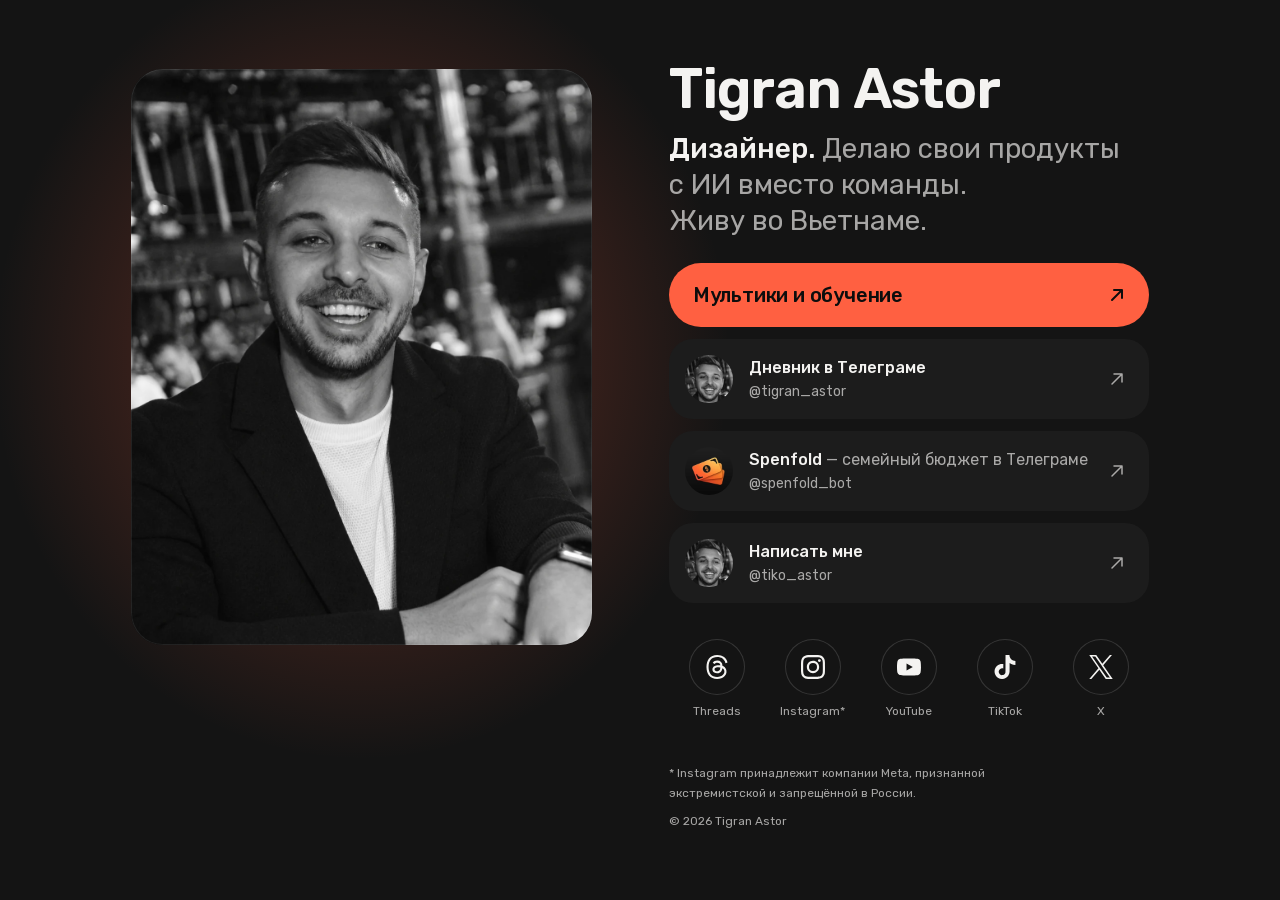
==== commit bc021e4d: "Link page 2026-11-17" ====
--- a/index.html
+++ b/index.html
@@ -310,14 +310,27 @@
       <h1 class="name enter" style="--i:1">Tigran Astor</h1>
       <p class="bio enter" style="--i:2"><b>Дизайнер.</b> Делаю свои продукты с&nbsp;ИИ&nbsp;вместо команды. Живу&nbsp;во&nbsp;Вьетнаме.</p>
 
-      <a class="cta enter" style="--i:3" href="https://t.me/tigran_astor" rel="me">
-        <span>Дневник в&nbsp;Телеграме</span>
+      <a class="cta enter" style="--i:3" href="https://t.me/astorneuro_bot?start=linkpage">
+        <span>Мультики и&nbsp;обучение</span>
         <svg class="ic" viewBox="0 0 24 24" aria-hidden="true"><path d="M7 17 17 7M9 7h8v8"/></svg>
       </a>
 
       <ul class="links" role="list">
         <li class="enter" style="--i:4">
-          <a class="card" href="https://t.me/spenfold_bot">
+          <a class="card" href="https://t.me/tigran_astor" rel="me">
+            <picture class="card__avatar">
+              <source type="image/webp" srcset="assets/tiko-avatar.webp">
+              <img src="assets/tiko-avatar.jpg" width="48" height="48" alt="" decoding="async">
+            </picture>
+            <span class="card__text">
+              <span class="card__title">Дневник в&nbsp;Телеграме</span>
+              <span class="card__meta">@tigran_astor</span>
+            </span>
+            <svg class="ic" viewBox="0 0 24 24" aria-hidden="true"><path d="M7 17 17 7M9 7h8v8"/></svg>
+          </a>
+        </li>
+        <li class="enter" style="--i:5">
+          <a class="card" href="https://t.me/spenfold_bot?start=src_linkpage">
             <picture class="card__avatar">
               <source type="image/webp" srcset="assets/spenfold-avatar.webp">
               <img src="assets/spenfold-avatar.jpg" width="48" height="48" alt="" decoding="async">
@@ -329,7 +342,7 @@
             <svg class="ic" viewBox="0 0 24 24" aria-hidden="true"><path d="M7 17 17 7M9 7h8v8"/></svg>
           </a>
         </li>
-        <li class="enter" style="--i:5">
+        <li class="enter" style="--i:6">
           <a class="card" href="https://t.me/tiko_astor" rel="me">
             <picture class="card__avatar">
               <source type="image/webp" srcset="assets/tiko-avatar.webp">
@@ -344,7 +357,7 @@
         </li>
       </ul>
 
-      <nav class="nets enter" style="--i:6" aria-label="Соцсети">
+      <nav class="nets enter" style="--i:7" aria-label="Соцсети">
         <ul class="nets__list" role="list">
           <li><a class="net" href="https://www.threads.com/@tigran.astor" rel="me">
             <span class="net__disc"><svg viewBox="0 0 24 24" aria-hidden="true"><path d="M12.186 24h-.007c-3.581-.024-6.334-1.205-8.184-3.509C2.35 18.44 1.5 15.586 1.472 12.01v-.017c.03-3.579.879-6.43 2.525-8.482C5.845 1.205 8.6.024 12.18 0h.014c2.746.02 5.043.725 6.826 2.098 1.677 1.29 2.858 3.13 3.509 5.467l-2.04.569c-1.104-3.96-3.898-5.984-8.304-6.015-2.91.022-5.11.936-6.54 2.717C4.307 6.504 3.616 8.914 3.589 12c.027 3.086.718 5.496 2.057 7.164 1.43 1.783 3.631 2.698 6.54 2.717 2.623-.02 4.358-.631 5.8-2.045 1.647-1.613 1.618-3.593 1.09-4.798-.31-.71-.873-1.3-1.634-1.75-.192 1.352-.622 2.446-1.284 3.272-.886 1.102-2.14 1.704-3.73 1.79-1.202.065-2.361-.218-3.259-.801-1.063-.689-1.685-1.74-1.752-2.964-.065-1.19.408-2.285 1.33-3.082.88-.76 2.119-1.207 3.583-1.291a13.853 13.853 0 0 1 3.02.142c-.126-.742-.375-1.332-.75-1.757-.513-.586-1.308-.883-2.359-.89h-.029c-.844 0-1.992.232-2.721 1.32L7.734 7.847c.98-1.454 2.568-2.256 4.478-2.256h.044c3.194.02 5.097 1.975 5.287 5.388.108.046.216.094.321.142 1.49.7 2.58 1.761 3.154 3.07.797 1.82.871 4.79-1.548 7.158-1.85 1.81-4.094 2.628-7.277 2.65Zm1.003-11.69c-.242 0-.487.007-.739.021-1.836.103-2.98.946-2.916 2.143.067 1.256 1.452 1.839 2.784 1.767 1.224-.065 2.818-.543 3.086-3.71a10.5 10.5 0 0 0-2.215-.221z"/></svg></span>
@@ -365,7 +378,7 @@
       </nav>
     </main>
 
-    <footer class="foot enter" style="--i:7">
+    <footer class="foot enter" style="--i:8">
       <p class="foot__note" id="note-meta">*&nbsp;Instagram принадлежит компании Meta, признанной экстремистской и&nbsp;запрещённой в&nbsp;России.</p>
       <p class="foot__copy">©&nbsp;2026 Tigran Astor</p>
     </footer>
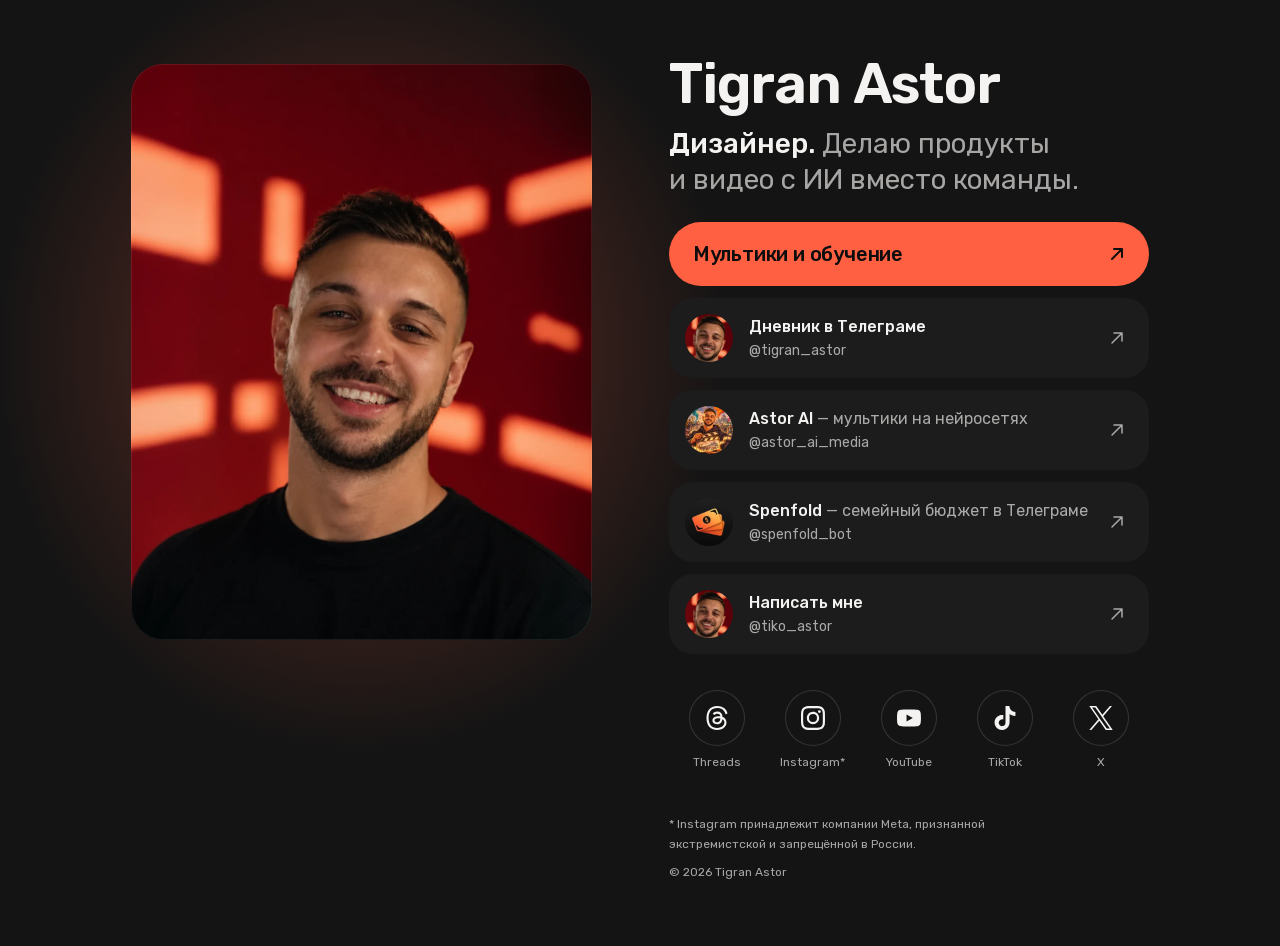
==== commit b7f84415: "Link page 2026-11-18" ====
--- a/index.html
+++ b/index.html
@@ -1,390 +1,886 @@
 <!doctype html>
 <html lang="ru">
-<head>
-<meta charset="utf-8">
-<meta name="viewport" content="width=device-width, initial-scale=1">
-<title>Tigran Astor — дизайнер, делаю продукты с ИИ</title>
-<meta name="description" content="Дизайнер. Делаю свои продукты с ИИ вместо команды. Живу во Вьетнаме. Дневник — в Телеграме.">
-<meta name="theme-color" content="#141414">
-<meta name="color-scheme" content="dark">
-<link rel="icon" href="assets/favicon.svg" type="image/svg+xml">
-<link rel="icon" href="assets/favicon-32.png" sizes="32x32" type="image/png">
-<link rel="apple-touch-icon" href="assets/apple-touch-icon.png">
-<meta property="og:type" content="website">
-<meta property="og:url" content="https://astortiko.github.io/">
-<link rel="canonical" href="https://astortiko.github.io/">
-<meta property="og:locale" content="ru_RU">
-<meta property="og:site_name" content="Tigran Astor">
-<meta property="og:title" content="Tigran Astor — дизайнер, делаю продукты с ИИ">
-<meta property="og:description" content="Дизайнер. Делаю свои продукты с ИИ вместо команды. Живу во Вьетнаме. Дневник — в Телеграме.">
-<meta property="og:image" content="https://astortiko.github.io/assets/og.png">
-<meta property="og:image:type" content="image/png">
-<meta property="og:image:width" content="1200">
-<meta property="og:image:height" content="630">
-<meta property="og:image:alt" content="Чёрно-белое фото: Тигран улыбается за столиком. Рядом имя Tigran Astor, строка о нём и кнопка «Дневник в Телеграме»">
-<meta name="twitter:card" content="summary_large_image">
-<meta name="twitter:title" content="Tigran Astor — дизайнер, делаю продукты с ИИ">
-<meta name="twitter:description" content="Дизайнер. Делаю свои продукты с ИИ вместо команды. Живу во Вьетнаме. Дневник — в Телеграме.">
-<meta name="twitter:image" content="https://astortiko.github.io/assets/og.png">
-<style>
-/* Fonts are self-hosted (OFL, see assets/fonts/OFL.txt): nothing is requested from Google or a CDN.
+  <head>
+    <meta charset="utf-8" />
+    <meta name="viewport" content="width=device-width, initial-scale=1" />
+    <title>Tigran Astor — дизайнер, делаю продукты с ИИ</title>
+    <meta
+      name="description"
+      content="Дизайнер. Делаю продукты и видео с ИИ вместо команды. Учу работать с нейросетями. Дневник — в Телеграме."
+    />
+    <meta name="theme-color" content="#141414" />
+    <meta name="color-scheme" content="dark" />
+    <link rel="icon" href="assets/favicon.svg" type="image/svg+xml" />
+    <link rel="icon" href="assets/favicon-32.png" sizes="32x32" type="image/png" />
+    <link rel="apple-touch-icon" href="assets/apple-touch-icon.png" />
+    <meta property="og:type" content="website" />
+    <meta property="og:url" content="https://astortiko.github.io/" />
+    <link rel="canonical" href="https://astortiko.github.io/" />
+    <meta property="og:locale" content="ru_RU" />
+    <meta property="og:site_name" content="Tigran Astor" />
+    <meta property="og:title" content="Tigran Astor — дизайнер, делаю продукты с ИИ" />
+    <meta
+      property="og:description"
+      content="Дизайнер. Делаю продукты и видео с ИИ вместо команды. Учу работать с нейросетями. Дневник — в Телеграме."
+    />
+    <meta property="og:image" content="https://astortiko.github.io/assets/og.png" />
+    <meta property="og:image:type" content="image/png" />
+    <meta property="og:image:width" content="1200" />
+    <meta property="og:image:height" content="630" />
+    <meta
+      property="og:image:alt"
+      content="Чёрно-белое фото: Тигран улыбается за столиком. Рядом имя Tigran Astor, строка о нём и кнопка «Дневник в Телеграме»"
+    />
+    <meta name="twitter:card" content="summary_large_image" />
+    <meta name="twitter:title" content="Tigran Astor — дизайнер, делаю продукты с ИИ" />
+    <meta
+      name="twitter:description"
+      content="Дизайнер. Делаю продукты и видео с ИИ вместо команды. Учу работать с нейросетями. Дневник — в Телеграме."
+    />
+    <meta name="twitter:image" content="https://astortiko.github.io/assets/og.png" />
+    <style>
+      /* Fonts are self-hosted (OFL, see assets/fonts/OFL.txt): nothing is requested from Google or a CDN.
    Rubik ships as one variable file per script and is the only typeface on the page. */
-@font-face{font-family:"Rubik";font-style:normal;font-weight:400 700;font-display:swap;
-  src:url(assets/fonts/rubik-latin.woff2) format("woff2");
-  unicode-range:U+0000-00FF,U+0131,U+0152-0153,U+02BB-02BC,U+02C6,U+02DA,U+02DC,U+0304,U+0308,U+0329,U+2000-206F,U+20AC,U+2122,U+2191,U+2193,U+2212,U+2215,U+FEFF,U+FFFD}
-@font-face{font-family:"Rubik";font-style:normal;font-weight:400 700;font-display:swap;
-  src:url(assets/fonts/rubik-cyrillic.woff2) format("woff2");
-  unicode-range:U+0301,U+0400-045F,U+0490-0491,U+04B0-04B1,U+2116}
-
-/* ══ Layer 1 · Primitives — the portfolio's own values (portfolio/site/css/site.css), mode-invariant.
+      @font-face {
+        font-family: 'Rubik';
+        font-style: normal;
+        font-weight: 400 700;
+        font-display: swap;
+        src: url(assets/fonts/rubik-latin.woff2) format('woff2');
+        unicode-range:
+          U+0000-00FF, U+0131, U+0152-0153, U+02BB-02BC, U+02C6, U+02DA, U+02DC, U+0304, U+0308,
+          U+0329, U+2000-206F, U+20AC, U+2122, U+2191, U+2193, U+2212, U+2215, U+FEFF, U+FFFD;
+      }
+      @font-face {
+        font-family: 'Rubik';
+        font-style: normal;
+        font-weight: 400 700;
+        font-display: swap;
+        src: url(assets/fonts/rubik-cyrillic.woff2) format('woff2');
+        unicode-range: U+0301, U+0400-045F, U+0490-0491, U+04B0-04B1, U+2116;
+      }
+
+      /* ══ Layer 1 · Primitives — the portfolio's own values (portfolio/site/css/site.css), mode-invariant.
    Every neutral is clean (R = G = B); warmth comes from the paper, the photo and the light, never
    from a tinted grey ══ */
-:root{
-  --ink-950:#0D0D0D; --ink-900:#141414; --ink-800:#1C1C1C;
-  --paper-50:#F4F3F1;
-  --coral-500:#FF6041;
-  --white:#FFFFFF;
-  /* alpha ramps: ink on paper, white on ink (the portfolio's --k-* and --w-*) */
-  --k-04:rgb(13 13 13 / .04); --k-06:rgb(13 13 13 / .06); --k-10:rgb(13 13 13 / .10); --k-14:rgb(13 13 13 / .14);
-  --w-06:rgb(255 255 255 / .06); --w-08:rgb(255 255 255 / .08); --w-14:rgb(255 255 255 / .14);
-
-  /* one size scale for space, radius, controls and icons */
-  --s-1:1px; --s-2:2px; --s-4:4px; --s-8:8px; --s-10:10px; --s-12:12px; --s-16:16px; --s-20:20px; --s-24:24px;
-  --s-32:32px; --s-40:40px; --s-48:48px; --s-56:56px; --s-64:64px; --s-80:80px; --s-96:96px;
-  --s-256:256px; --s-288:288px; --s-384:384px;
-  /* layout measures: the text column, the single-column plate, the photo's widest render
+      :root {
+        --ink-950: #0d0d0d;
+        --ink-900: #141414;
+        --ink-800: #1c1c1c;
+        --paper-50: #f4f3f1;
+        --coral-500: #ff6041;
+        --white: #ffffff;
+        /* alpha ramps: ink on paper, white on ink (the portfolio's --k-* and --w-*) */
+        --k-04: rgb(13 13 13 / 0.04);
+        --k-06: rgb(13 13 13 / 0.06);
+        --k-10: rgb(13 13 13 / 0.1);
+        --k-14: rgb(13 13 13 / 0.14);
+        --w-06: rgb(255 255 255 / 0.06);
+        --w-08: rgb(255 255 255 / 0.08);
+        --w-14: rgb(255 255 255 / 0.14);
+
+        /* one size scale for space, radius, controls and icons */
+        --s-1: 1px;
+        --s-2: 2px;
+        --s-4: 4px;
+        --s-8: 8px;
+        --s-10: 10px;
+        --s-12: 12px;
+        --s-16: 16px;
+        --s-20: 20px;
+        --s-24: 24px;
+        --s-32: 32px;
+        --s-40: 40px;
+        --s-48: 48px;
+        --s-56: 56px;
+        --s-64: 64px;
+        --s-80: 80px;
+        --s-96: 96px;
+        --s-256: 256px;
+        --s-288: 288px;
+        --s-384: 384px;
+        /* layout measures: the text column, the single-column plate, the photo's widest render
      (520 × 2 = 1040 ≤ the file's 1125 — never upscaled on a 2× screen) */
-  --s-480:480px; --s-520:520px;
-  --r-full:999px;
-
-  /* type: size and line-height as pairs on the 4-px grid */
-  --f-12:12px; --lh-16:16px;
-  --f-14:14px; --lh-20:20px;
-  --f-16:16px; --lh-24:24px;
-  --f-20:20px; --lh-28:28px;
-  --f-28:28px; --lh-36:36px;
-  --f-40:40px; --lh-44:44px;
-  --f-56:56px; --lh-60:60px;
-  --fw-regular:400; --fw-medium:500; --fw-semibold:600;
-
-  /* motion — design-token-architecture scale; the curve follows the PROPERTY */
-  --duration-fast:100ms; --duration-base:200ms; --duration-slow:300ms; --duration-slower:500ms;
-  --easing-standard:cubic-bezier(.2,0,0,1);
-  --easing-decelerate:cubic-bezier(0,0,0,1);
-  --easing-opacity:cubic-bezier(.4,0,.2,1);
-}
-
-/* ══ Layer 2 · Semantics · «soft dark» — Tiko chose it over the warm light variant on 2026-09-26
+        --s-480: 480px;
+        --s-520: 520px;
+        --r-full: 999px;
+
+        /* type: size and line-height as pairs on the 4-px grid */
+        --f-12: 12px;
+        --lh-16: 16px;
+        --f-14: 14px;
+        --lh-20: 20px;
+        --f-16: 16px;
+        --lh-24: 24px;
+        --f-20: 20px;
+        --lh-28: 28px;
+        --f-28: 28px;
+        --lh-36: 36px;
+        --f-40: 40px;
+        --lh-44: 44px;
+        --f-56: 56px;
+        --lh-60: 60px;
+        --fw-regular: 400;
+        --fw-medium: 500;
+        --fw-semibold: 600;
+
+        /* motion — design-token-architecture scale; the curve follows the PROPERTY */
+        --duration-fast: 100ms;
+        --duration-base: 200ms;
+        --duration-slow: 300ms;
+        --duration-slower: 500ms;
+        --easing-standard: cubic-bezier(0.2, 0, 0, 1);
+        --easing-decelerate: cubic-bezier(0, 0, 0, 1);
+        --easing-opacity: cubic-bezier(0.4, 0, 0.2, 1);
+      }
+
+      /* ══ Layer 2 · Semantics · «soft dark» — Tiko chose it over the warm light variant on 2026-09-26
    (the light one is in git history, commit 9a3ff5f).
    Graphite page (never pure black), surfaces one step lighter, paper-white text, coral for the one
    action. Warmth lives in the light — a faint coral glow behind the photo — never in a tinted grey ══ */
-:root{
-  --color-bg-page:var(--ink-900);
-  --color-bg-surface:var(--ink-800);
-  --color-bg-surface-hover:color-mix(in srgb, var(--ink-800) 94%, var(--white));
-  --color-bg-cta:var(--coral-500);
-  --color-bg-cta-flood:var(--paper-50);
-  --color-bg-round-hover:var(--w-06);
-  --color-bg-photo:var(--ink-800);                   /* the frame shows this until the photo arrives */
-  --color-content-primary:var(--paper-50);
-  --color-content-secondary:color-mix(in srgb, var(--paper-50) 66%, transparent);  /* 7:1 on the surface */
-  --color-content-on-cta:var(--ink-950);
-  --color-content-on-flood:var(--ink-950);
-  --color-content-accent:var(--coral-500);
-  --color-border-round:var(--w-14);
-  --color-focus-ring:var(--paper-50);
-  --color-glow:color-mix(in srgb, var(--coral-500) 18%, transparent);   /* warm light behind the photo */
-  --color-border-photo:var(--w-08);                  /* the photo's dark corners would melt into the page */
-  --shadow-surface:none;                             /* on graphite, height is a lighter surface, not a shadow */
-  --shadow-photo:none;
-}
-
-/* ══ Layer 2 · Semantics: sizes, radii, fonts ══ */
-:root{
-  --size-focus-ring:var(--s-2);
-  --space-focus-offset:var(--s-4);
-  --size-cta:var(--s-64);
-  --size-row:var(--s-80);
-  --size-avatar:var(--s-48);
-  --size-round:var(--s-56);
-  --size-icon:var(--s-24);
-  --size-card-icon:var(--s-24);
-  --size-logo:var(--s-24);
-  --radius-photo:var(--s-32);
-  --radius-surface:var(--s-24);
-  --radius-pill:var(--r-full);
-  --space-gutter:clamp(var(--s-20), 3.6vw, var(--s-64));   /* the portfolio's --gut */
-  --space-bleed:var(--s-12);                                /* the photo leaves the text column by 8 px */
-  --space-photo-reserve:var(--s-288);   /* what the name, bio and diary button need under the photo */
-  --space-columns:clamp(var(--s-48), 6vw, var(--s-96));
-  --size-plate:var(--s-520);
-  --size-panel:var(--s-480);
-  --size-photo:clamp(var(--s-384), 36vw, var(--s-520));
-  --font-sans:"Rubik", "Helvetica Neue", Arial, sans-serif;
-  --motion-stagger:calc(var(--duration-fast) / 2);
-}
-
-/* ══ Base ══ */
-*,*::before,*::after{box-sizing:border-box;margin:0;padding:0}
-html{-webkit-text-size-adjust:100%;text-size-adjust:100%;background:var(--color-bg-page)}
-body{min-height:100vh;min-height:100svh;background:var(--color-bg-page);color:var(--color-content-primary);
-  font-family:var(--font-sans);font-weight:var(--fw-regular);font-size:var(--f-16);line-height:var(--lh-24);
-  -webkit-font-smoothing:antialiased;-moz-osx-font-smoothing:grayscale}
-a{color:inherit;text-decoration:none;-webkit-tap-highlight-color:transparent}
-a:focus{outline:none}
-a:focus-visible{outline:var(--size-focus-ring) solid var(--color-focus-ring);outline-offset:var(--space-focus-offset)}
-img,svg{display:block}
-ul{list-style:none}
-b{font-weight:inherit}
-.ic{flex:none;width:var(--size-icon);height:var(--size-icon);fill:none;stroke:currentColor;
-  stroke-width:1.5;stroke-linecap:round;stroke-linejoin:round}
-
-/* ══ Page. It always spans the window: the glow behind the photo is wider than the column, and the page
+      :root {
+        --color-bg-page: var(--ink-900);
+        --color-bg-surface: var(--ink-800);
+        --color-bg-surface-hover: color-mix(in srgb, var(--ink-800) 94%, var(--white));
+        --color-bg-cta: var(--coral-500);
+        --color-bg-cta-flood: var(--paper-50);
+        --color-bg-round-hover: var(--w-06);
+        --color-bg-photo: var(--ink-800); /* the frame shows this until the photo arrives */
+        --color-content-primary: var(--paper-50);
+        --color-content-secondary: color-mix(
+          in srgb,
+          var(--paper-50) 66%,
+          transparent
+        ); /* 7:1 on the surface */
+        --color-content-on-cta: var(--ink-950);
+        --color-content-on-flood: var(--ink-950);
+        --color-content-accent: var(--coral-500);
+        --color-border-round: var(--w-14);
+        --color-focus-ring: var(--paper-50);
+        --color-glow: color-mix(
+          in srgb,
+          var(--coral-500) 18%,
+          transparent
+        ); /* warm light behind the photo */
+        --color-border-photo: var(--w-08); /* the photo's dark corners would melt into the page */
+        --shadow-surface: none; /* on graphite, height is a lighter surface, not a shadow */
+        --shadow-photo: none;
+      }
+
+      /* ══ Layer 2 · Semantics: sizes, radii, fonts ══ */
+      :root {
+        --size-focus-ring: var(--s-2);
+        --space-focus-offset: var(--s-4);
+        --size-cta: var(--s-64);
+        --size-row: var(--s-80);
+        --size-avatar: var(--s-48);
+        --size-round: var(--s-56);
+        --size-icon: var(--s-24);
+        --size-card-icon: var(--s-24);
+        --size-logo: var(--s-24);
+        --radius-photo: var(--s-32);
+        --radius-surface: var(--s-24);
+        --radius-pill: var(--r-full);
+        --space-gutter: clamp(var(--s-20), 3.6vw, var(--s-64)); /* the portfolio's --gut */
+        --space-bleed: var(--s-12); /* the photo leaves the text column by 8 px */
+        --space-photo-reserve: var(
+          --s-288
+        ); /* what the name, bio and diary button need under the photo */
+        --space-columns: clamp(var(--s-48), 6vw, var(--s-96));
+        --size-plate: var(--s-520);
+        --size-panel: var(--s-480);
+        --size-photo: clamp(var(--s-384), 36vw, var(--s-520));
+        --font-sans: 'Rubik', 'Helvetica Neue', Arial, sans-serif;
+        --motion-stagger: calc(var(--duration-fast) / 2);
+      }
+
+      /* ══ Base ══ */
+      *,
+      *::before,
+      *::after {
+        box-sizing: border-box;
+        margin: 0;
+        padding: 0;
+      }
+      html {
+        -webkit-text-size-adjust: 100%;
+        text-size-adjust: 100%;
+        background: var(--color-bg-page);
+      }
+      body {
+        min-height: 100vh;
+        min-height: 100svh;
+        background: var(--color-bg-page);
+        color: var(--color-content-primary);
+        font-family: var(--font-sans);
+        font-weight: var(--fw-regular);
+        font-size: var(--f-16);
+        line-height: var(--lh-24);
+        -webkit-font-smoothing: antialiased;
+        -moz-osx-font-smoothing: grayscale;
+      }
+      a {
+        color: inherit;
+        text-decoration: none;
+        -webkit-tap-highlight-color: transparent;
+      }
+      a:focus {
+        outline: none;
+      }
+      a:focus-visible {
+        outline: var(--size-focus-ring) solid var(--color-focus-ring);
+        outline-offset: var(--space-focus-offset);
+      }
+      img,
+      svg {
+        display: block;
+      }
+      ul {
+        list-style: none;
+      }
+      b {
+        font-weight: inherit;
+      }
+      .ic {
+        flex: none;
+        width: var(--size-icon);
+        height: var(--size-icon);
+        fill: none;
+        stroke: currentColor;
+        stroke-width: 1.5;
+        stroke-linecap: round;
+        stroke-linejoin: round;
+      }
+
+      /* ══ Page. It always spans the window: the glow behind the photo is wider than the column, and the page
    clips it at the screen edges, never at the column's ══ */
-.page{overflow-x:hidden;overflow-x:clip;padding-top:var(--space-bleed)}
-
-/* ══ Hero · S-07 «вылет за сетку»: on a phone the photo leaves the text column and sits 12 px from
+      .page {
+        overflow-x: hidden;
+        overflow-x: clip;
+        padding-top: var(--space-bleed);
+      }
+
+      /* ══ Hero · S-07 «вылет за сетку»: on a phone the photo leaves the text column and sits 12 px from
    the screen edges, a soft-cornered print on the paper. Its height gives way on short screens so the
    diary button always stays on the first screen ══ */
-.hero{position:relative;isolation:isolate;padding-inline:var(--space-bleed)}
-.hero::before{content:"";position:absolute;z-index:-1;inset:-20% -30%;pointer-events:none;
-  background:radial-gradient(closest-side, var(--color-glow) 50%, transparent)}
-.photo{position:relative;display:block;overflow:hidden;aspect-ratio:4/5;min-height:var(--s-256);
-  max-height:calc(100vh - var(--space-photo-reserve));max-height:calc(100svh - var(--space-photo-reserve));
-  border-radius:var(--radius-photo);background:var(--color-bg-photo);box-shadow:var(--shadow-photo)}
-.photo img{width:100%;height:100%;object-fit:cover;object-position:50% 28%}
-/* the edge of the print, drawn over the photo: invisible on paper, a faint rim on graphite */
-.photo::after{content:"";position:absolute;inset:0;border-radius:inherit;pointer-events:none;
-  box-shadow:inset 0 0 0 var(--s-1) var(--color-border-photo)}
-
-.side{position:relative;z-index:1;padding:var(--s-24) var(--space-gutter) 0}   /* text always above the glow */
-
-/* ══ Name and bio · S-18 two-tone line: the role in the primary colour, the facts one step down ══ */
-.name{font-size:var(--f-40);line-height:var(--lh-44);font-weight:var(--fw-semibold);
-  letter-spacing:-.02em;word-spacing:.04em;text-wrap:balance}
-.bio{margin-top:var(--s-8);max-width:32ch;font-size:var(--f-20);line-height:var(--lh-28);
-  color:var(--color-content-secondary);text-wrap:pretty}
-.bio b{color:var(--color-content-primary);font-weight:var(--fw-medium)}
-
-/* ══ The one coral action: a pill. The portfolio's corner fill (portavia): a dot in the lower-left
+      .hero {
+        position: relative;
+        isolation: isolate;
+        padding-inline: var(--space-bleed);
+      }
+      .hero::before {
+        content: '';
+        position: absolute;
+        z-index: -1;
+        inset: -20% -30%;
+        pointer-events: none;
+        background: radial-gradient(closest-side, var(--color-glow) 50%, transparent);
+      }
+      .photo {
+        position: relative;
+        display: block;
+        overflow: hidden;
+        aspect-ratio: 4/5;
+        min-height: var(--s-256);
+        max-height: calc(100vh - var(--space-photo-reserve));
+        max-height: calc(100svh - var(--space-photo-reserve));
+        border-radius: var(--radius-photo);
+        background: var(--color-bg-photo);
+        box-shadow: var(--shadow-photo);
+      }
+      .photo img {
+        width: 100%;
+        height: 100%;
+        object-fit: cover;
+        object-position: 50% 28%;
+      }
+      /* the edge of the print, drawn over the photo: invisible on paper, a faint rim on graphite */
+      .photo::after {
+        content: '';
+        position: absolute;
+        inset: 0;
+        border-radius: inherit;
+        pointer-events: none;
+        box-shadow: inset 0 0 0 var(--s-1) var(--color-border-photo);
+      }
+
+      .side {
+        position: relative;
+        z-index: 1;
+        padding: var(--s-24) var(--space-gutter) 0;
+      } /* text always above the glow */
+
+      /* ══ Name and bio · S-18 two-tone line: the role in the primary colour, the facts one step down ══ */
+      .name {
+        font-size: var(--f-40);
+        line-height: var(--lh-44);
+        font-weight: var(--fw-semibold);
+        letter-spacing: -0.02em;
+        word-spacing: 0.04em;
+        text-wrap: balance;
+      }
+      .bio {
+        margin-top: var(--s-8);
+        max-width: 32ch;
+        font-size: var(--f-20);
+        line-height: var(--lh-28);
+        color: var(--color-content-secondary);
+        text-wrap: pretty;
+      }
+      .bio b {
+        color: var(--color-content-primary);
+        font-weight: var(--fw-medium);
+      }
+
+      /* ══ The one coral action: a pill. The portfolio's corner fill (portavia): a dot in the lower-left
    corner floods the pill; once the flood is complete the pill's own colour follows it ══ */
-.cta{position:relative;isolation:isolate;overflow:hidden;
-  display:flex;align-items:center;justify-content:space-between;gap:var(--s-12);
-  min-height:var(--size-cta);margin-top:var(--s-24);padding:0 var(--s-20) 0 var(--s-24);
-  border-radius:var(--radius-pill);background:var(--color-bg-cta);color:var(--color-content-on-cta);
-  font-size:var(--f-20);line-height:var(--lh-28);font-weight:var(--fw-medium);letter-spacing:-.01em;
-  transition:transform var(--duration-fast) var(--easing-standard),background-color 0s,
-    color var(--duration-base) var(--easing-opacity)}
-.cta::before{content:"";position:absolute;z-index:-1;left:var(--s-16);bottom:var(--s-16);
-  width:var(--s-16);height:var(--s-16);border-radius:50%;background:var(--color-bg-cta-flood);
-  transform:scale(0);transition:transform var(--duration-slower) var(--easing-standard)}
-.cta .ic{stroke-width:2;transition:transform var(--duration-slow) var(--easing-standard)}
-.cta:focus-visible::before{transform:scale(64)}
-.cta:focus-visible{background-color:var(--color-bg-cta-flood);color:var(--color-content-on-flood);
-  transition:transform var(--duration-fast) var(--easing-standard),background-color 0s var(--duration-slower),
-    color var(--duration-base) var(--easing-opacity) var(--duration-fast)}
-.cta:active{transform:scale(.98)}
-
-/* ══ Two chats · S-29 «обещание, которое проверяется на месте»: the bio says «делаю свои продукты»,
+      .cta {
+        position: relative;
+        isolation: isolate;
+        overflow: hidden;
+        display: flex;
+        align-items: center;
+        justify-content: space-between;
+        gap: var(--s-12);
+        min-height: var(--size-cta);
+        margin-top: var(--s-24);
+        padding: 0 var(--s-20) 0 var(--s-24);
+        border-radius: var(--radius-pill);
+        background: var(--color-bg-cta);
+        color: var(--color-content-on-cta);
+        font-size: var(--f-20);
+        line-height: var(--lh-28);
+        font-weight: var(--fw-medium);
+        letter-spacing: -0.01em;
+        transition:
+          transform var(--duration-fast) var(--easing-standard),
+          background-color 0s,
+          color var(--duration-base) var(--easing-opacity);
+      }
+      .cta::before {
+        content: '';
+        position: absolute;
+        z-index: -1;
+        left: var(--s-16);
+        bottom: var(--s-16);
+        width: var(--s-16);
+        height: var(--s-16);
+        border-radius: 50%;
+        background: var(--color-bg-cta-flood);
+        transform: scale(0);
+        transition: transform var(--duration-slower) var(--easing-standard);
+      }
+      .cta .ic {
+        stroke-width: 2;
+        transition: transform var(--duration-slow) var(--easing-standard);
+      }
+      .cta:focus-visible::before {
+        transform: scale(64);
+      }
+      .cta:focus-visible {
+        background-color: var(--color-bg-cta-flood);
+        color: var(--color-content-on-flood);
+        transition:
+          transform var(--duration-fast) var(--easing-standard),
+          background-color 0s var(--duration-slower),
+          color var(--duration-base) var(--easing-opacity) var(--duration-fast);
+      }
+      .cta:active {
+        transform: scale(0.98);
+      }
+
+      /* ══ Two chats · S-29 «обещание, которое проверяется на месте»: the bio says «делаю свои продукты»,
    and right under it sits the product itself, with the avatar Telegram shows for it. The rows are
    soft surfaces, not ruled lines; the leading circle is who you will be talking to ══ */
-.links{display:grid;gap:var(--s-12);margin-top:var(--s-12)}
-.card{position:relative;display:grid;grid-template-columns:var(--size-avatar) minmax(0,1fr) var(--size-card-icon);
-  align-items:center;column-gap:var(--s-16);min-height:var(--size-row);
-  padding:var(--s-16) var(--s-20) var(--s-16) var(--s-16);
-  border-radius:var(--radius-surface);background:var(--color-bg-surface);box-shadow:var(--shadow-surface);
-  transition:background-color var(--duration-base) var(--easing-opacity),transform var(--duration-fast) var(--easing-standard)}
-.card__avatar{display:block;width:var(--size-avatar);aspect-ratio:1}
-.card__avatar img{width:100%;height:100%;border-radius:50%;object-fit:cover}
-.card__text{display:block;min-width:0}
-.card__title{display:block;font-size:var(--f-16);line-height:var(--lh-24);font-weight:var(--fw-medium);text-wrap:pretty}
-.card__note{font-weight:var(--fw-regular);color:var(--color-content-secondary)}
-.card__meta{display:block;margin-top:var(--s-2);font-size:var(--f-14);line-height:var(--lh-20);
-  color:var(--color-content-secondary)}
-.card .ic{width:var(--size-card-icon);height:var(--size-card-icon);color:var(--color-content-secondary);
-  transition:color var(--duration-base) var(--easing-opacity),transform var(--duration-slow) var(--easing-standard)}
-.card:active{transform:scale(.98)}
-.card:focus-visible .ic{color:var(--color-content-accent)}
-
-/* ══ Networks · S-01 «ровный ряд» (its one use on the page): five round buttons in equal cells, the
+      .links {
+        display: grid;
+        gap: var(--s-12);
+        margin-top: var(--s-12);
+      }
+      .card {
+        position: relative;
+        display: grid;
+        grid-template-columns: var(--size-avatar) minmax(0, 1fr) var(--size-card-icon);
+        align-items: center;
+        column-gap: var(--s-16);
+        min-height: var(--size-row);
+        padding: var(--s-16) var(--s-20) var(--s-16) var(--s-16);
+        border-radius: var(--radius-surface);
+        background: var(--color-bg-surface);
+        box-shadow: var(--shadow-surface);
+        transition:
+          background-color var(--duration-base) var(--easing-opacity),
+          transform var(--duration-fast) var(--easing-standard);
+      }
+      .card__avatar {
+        display: block;
+        width: var(--size-avatar);
+        aspect-ratio: 1;
+      }
+      .card__avatar img {
+        width: 100%;
+        height: 100%;
+        border-radius: 50%;
+        object-fit: cover;
+      }
+      .card__text {
+        display: block;
+        min-width: 0;
+      }
+      .card__title {
+        display: block;
+        font-size: var(--f-16);
+        line-height: var(--lh-24);
+        font-weight: var(--fw-medium);
+        text-wrap: pretty;
+      }
+      .card__note {
+        font-weight: var(--fw-regular);
+        color: var(--color-content-secondary);
+      }
+      .card__meta {
+        display: block;
+        margin-top: var(--s-2);
+        font-size: var(--f-14);
+        line-height: var(--lh-20);
+        color: var(--color-content-secondary);
+      }
+      .card .ic {
+        width: var(--size-card-icon);
+        height: var(--size-card-icon);
+        color: var(--color-content-secondary);
+        transition:
+          color var(--duration-base) var(--easing-opacity),
+          transform var(--duration-slow) var(--easing-standard);
+      }
+      .card:active {
+        transform: scale(0.98);
+      }
+      .card:focus-visible .ic {
+        color: var(--color-content-accent);
+      }
+
+      /* ══ Networks · S-01 «ровный ряд» (its one use on the page): five round buttons in equal cells, the
    name under each. The ring is the button's edge; the icon sits in air, never on a filled chip ══ */
-.nets{margin-top:var(--s-32)}
-.nets__list{display:grid;grid-template-columns:repeat(5,minmax(0,1fr))}
-.net{display:flex;flex-direction:column;align-items:center;gap:var(--s-8);padding-block:var(--s-4);
-  color:var(--color-content-secondary);transition:color var(--duration-base) var(--easing-opacity)}
-.net:focus-visible{outline:none}
-.net:focus-visible .net__disc{outline:var(--size-focus-ring) solid var(--color-focus-ring);outline-offset:var(--s-4)}
-.net__disc{display:grid;place-items:center;flex:none;width:var(--size-round);height:var(--size-round);
-  border-radius:50%;box-shadow:inset 0 0 0 var(--s-1) var(--color-border-round);color:var(--color-content-primary);
-  transition:background-color var(--duration-base) var(--easing-opacity),transform var(--duration-fast) var(--easing-standard)}
-.net__disc svg{width:var(--size-logo);height:var(--size-logo);fill:currentColor}
-.net__label{font-size:var(--f-12);line-height:var(--lh-16);white-space:nowrap}
-.net:active .net__disc{transform:scale(.94)}
-
-/* ══ Footer: the legal note and the year, plain text ══ */
-.foot{padding:var(--s-40) 0 calc(var(--s-32) + env(safe-area-inset-bottom, 0px));
-  font-size:var(--f-12);line-height:var(--lh-16);color:var(--color-content-secondary)}
-.foot__note{max-width:44ch;line-height:var(--lh-20);text-wrap:pretty}
-.foot__copy{margin-top:var(--s-8);line-height:var(--lh-20)}
-
-/* ══ Hover lives only where there is a pointer, and always pairs with keyboard focus ══ */
-@media (hover:hover) and (pointer:fine){
-  .cta:hover::before{transform:scale(64)}
-  .cta:hover{background-color:var(--color-bg-cta-flood);color:var(--color-content-on-flood);
-    transition:transform var(--duration-fast) var(--easing-standard),background-color 0s var(--duration-slower),
-      color var(--duration-base) var(--easing-opacity) var(--duration-fast)}
-  .cta:hover .ic,.cta:focus-visible .ic{transform:translate(var(--s-2), calc(var(--s-2) * -1))}
-  .card:hover{background-color:var(--color-bg-surface-hover)}
-  .card:hover .ic{color:var(--color-content-accent);transform:translate(var(--s-2), calc(var(--s-2) * -1))}
-  .net:hover{color:var(--color-content-primary)}
-  .net:hover .net__disc{background-color:var(--color-bg-round-hover)}
-}
-.card:focus-visible{background-color:var(--color-bg-surface-hover)}
-.net:focus-visible{color:var(--color-content-primary)}
-.net:focus-visible .net__disc{background-color:var(--color-bg-round-hover)}
-
-/* ══ Very narrow phones (320–359): the diary label keeps one line by dropping one type step; avatars,
+      .nets {
+        margin-top: var(--s-32);
+      }
+      .nets__list {
+        display: grid;
+        grid-template-columns: repeat(5, minmax(0, 1fr));
+      }
+      .net {
+        display: flex;
+        flex-direction: column;
+        align-items: center;
+        gap: var(--s-8);
+        padding-block: var(--s-4);
+        color: var(--color-content-secondary);
+        transition: color var(--duration-base) var(--easing-opacity);
+      }
+      .net:focus-visible {
+        outline: none;
+      }
+      .net:focus-visible .net__disc {
+        outline: var(--size-focus-ring) solid var(--color-focus-ring);
+        outline-offset: var(--s-4);
+      }
+      .net__disc {
+        display: grid;
+        place-items: center;
+        flex: none;
+        width: var(--size-round);
+        height: var(--size-round);
+        border-radius: 50%;
+        box-shadow: inset 0 0 0 var(--s-1) var(--color-border-round);
+        color: var(--color-content-primary);
+        transition:
+          background-color var(--duration-base) var(--easing-opacity),
+          transform var(--duration-fast) var(--easing-standard);
+      }
+      .net__disc svg {
+        width: var(--size-logo);
+        height: var(--size-logo);
+        fill: currentColor;
+      }
+      .net__label {
+        font-size: var(--f-12);
+        line-height: var(--lh-16);
+        white-space: nowrap;
+      }
+      .net:active .net__disc {
+        transform: scale(0.94);
+      }
+
+      /* ══ Footer: the legal note and the year, plain text ══ */
+      .foot {
+        padding: var(--s-40) 0 calc(var(--s-32) + env(safe-area-inset-bottom, 0px));
+        font-size: var(--f-12);
+        line-height: var(--lh-16);
+        color: var(--color-content-secondary);
+      }
+      .foot__note {
+        max-width: 44ch;
+        line-height: var(--lh-20);
+        text-wrap: pretty;
+      }
+      .foot__copy {
+        margin-top: var(--s-8);
+        line-height: var(--lh-20);
+      }
+
+      /* ══ Hover lives only where there is a pointer, and always pairs with keyboard focus ══ */
+      @media (hover: hover) and (pointer: fine) {
+        .cta:hover::before {
+          transform: scale(64);
+        }
+        .cta:hover {
+          background-color: var(--color-bg-cta-flood);
+          color: var(--color-content-on-flood);
+          transition:
+            transform var(--duration-fast) var(--easing-standard),
+            background-color 0s var(--duration-slower),
+            color var(--duration-base) var(--easing-opacity) var(--duration-fast);
+        }
+        .cta:hover .ic,
+        .cta:focus-visible .ic {
+          transform: translate(var(--s-2), calc(var(--s-2) * -1));
+        }
+        .card:hover {
+          background-color: var(--color-bg-surface-hover);
+        }
+        .card:hover .ic {
+          color: var(--color-content-accent);
+          transform: translate(var(--s-2), calc(var(--s-2) * -1));
+        }
+        .net:hover {
+          color: var(--color-content-primary);
+        }
+        .net:hover .net__disc {
+          background-color: var(--color-bg-round-hover);
+        }
+      }
+      .card:focus-visible {
+        background-color: var(--color-bg-surface-hover);
+      }
+      .net:focus-visible {
+        color: var(--color-content-primary);
+      }
+      .net:focus-visible .net__disc {
+        background-color: var(--color-bg-round-hover);
+      }
+
+      /* ══ Very narrow phones (320–359): the diary label keeps one line by dropping one type step; avatars,
    round buttons and the rows' arrows drop one size step and the rows take the minimum 12-px padding,
    so «Spenfold — семейный» (glued, 167.5 px) still fits its column; the row of networks borrows 8 px
    from each gutter so «Instagram*» keeps air on both sides ══ */
-@media (max-width:359px){
-  :root{--size-avatar:var(--s-40);--size-round:var(--s-48);--size-card-icon:var(--s-20)}
-  .cta{font-size:var(--f-16);line-height:var(--lh-24)}
-  .card{column-gap:var(--s-12);padding-inline:var(--s-12)}
-  .nets__list{margin-inline:calc(var(--s-8) * -1)}
-  .net__label{letter-spacing:-.02em}
-}
-
-/* ══ From 600 px: one centred column; the photo no longer bleeds, text lines up with its edge ══ */
-@media (min-width:600px){
-  .page{padding:var(--space-gutter) max(var(--space-gutter), (100% - var(--size-plate)) / 2) 0}
-  .hero{padding-inline:0}
-  .side{padding-inline:0;padding-top:var(--s-32)}
-  .name{font-size:var(--f-56);line-height:var(--lh-60)}
-  .bio{margin-top:var(--s-12);font-size:var(--f-28);line-height:var(--lh-36)}
-  :root{--space-photo-reserve:var(--s-384)}
-}
-
-/* ══ Desktop: the photo and the column side by side, the pair centred in the window. The photo's top edge
+      @media (max-width: 359px) {
+        :root {
+          --size-avatar: var(--s-40);
+          --size-round: var(--s-48);
+          --size-card-icon: var(--s-20);
+        }
+        .cta {
+          font-size: var(--f-16);
+          line-height: var(--lh-24);
+        }
+        .card {
+          column-gap: var(--s-12);
+          padding-inline: var(--s-12);
+        }
+        .nets__list {
+          margin-inline: calc(var(--s-8) * -1);
+        }
+        .net__label {
+          letter-spacing: -0.02em;
+        }
+      }
+
+      /* ══ From 600 px: one centred column; the photo no longer bleeds, text lines up with its edge ══ */
+      @media (min-width: 600px) {
+        .page {
+          padding: var(--space-gutter) max(var(--space-gutter), (100% - var(--size-plate)) / 2) 0;
+        }
+        .hero {
+          padding-inline: 0;
+        }
+        .side {
+          padding-inline: 0;
+          padding-top: var(--s-32);
+        }
+        .name {
+          font-size: var(--f-56);
+          line-height: var(--lh-60);
+        }
+        .bio {
+          margin-top: var(--s-12);
+          font-size: var(--f-28);
+          line-height: var(--lh-36);
+        }
+        :root {
+          --space-photo-reserve: var(--s-384);
+        }
+      }
+
+      /* ══ Desktop: the photo and the column side by side, the pair centred in the window. The photo's top edge
    and the cap of «T» share one line: the name's line box starts 9.8 px above its cap (Rubik 56/60,
    measured), so the name moves up by 10 ══ */
-@media (min-width:900px){
-  .page{display:grid;grid-template-columns:var(--size-photo) minmax(0, var(--size-panel));
-    column-gap:var(--space-columns);justify-content:center;align-content:center;align-items:start;
-    min-height:100vh;min-height:100svh;padding:var(--s-64) var(--space-gutter)}
-  .photo{max-height:none}
-  .side{padding:0}
-  .name{margin-top:calc(var(--s-10) * -1)}
-  .foot{padding-bottom:0}
-}
-
-/* ══ One entrance: the photo, then the column top to bottom, 50 ms apart. Opacity and movement run
+      @media (min-width: 900px) {
+        .page {
+          display: grid;
+          grid-template-columns: var(--size-photo) minmax(0, var(--size-panel));
+          column-gap: var(--space-columns);
+          justify-content: center;
+          align-content: center;
+          align-items: start;
+          min-height: 100vh;
+          min-height: 100svh;
+          padding: var(--s-64) var(--space-gutter);
+        }
+        .photo {
+          max-height: none;
+        }
+        .side {
+          padding: 0;
+        }
+        .name {
+          margin-top: calc(var(--s-10) * -1);
+        }
+        .foot {
+          padding-bottom: 0;
+        }
+      }
+
+      /* ══ One entrance: the photo, then the column top to bottom, 50 ms apart. Opacity and movement run
    on their own curves. Fill is «backwards» on purpose: once the entrance ends nothing is held, so the
    buttons' own press and hover transforms are never overridden. Nothing moves when motion is reduced ══ */
-@media (prefers-reduced-motion:no-preference){
-  .enter{animation:enter-fade var(--duration-slower) var(--easing-opacity) backwards,
-      enter-rise var(--duration-slower) var(--easing-decelerate) backwards;
-    animation-delay:calc(var(--i, 0) * var(--motion-stagger))}
-  .photo img{animation:enter-fade var(--duration-slower) var(--easing-opacity) backwards,
-      enter-settle var(--duration-slower) var(--easing-decelerate) backwards}
-  @keyframes enter-fade{from{opacity:0}}
-  @keyframes enter-rise{from{transform:translateY(var(--s-12))}}
-  @keyframes enter-settle{from{transform:scale(1.03)}}
-}
-</style>
-</head>
-<body ontouchstart="">
-
-<div class="page">
-
-  <header class="hero">
-    <picture class="photo">
-      <source type="image/webp" srcset="assets/tiko-portrait.webp">
-      <img src="assets/tiko-portrait.jpg" width="1125" height="1398" fetchpriority="high" decoding="async"
-        alt="Тигран улыбается за столиком ресторана: тёмный пиджак поверх белой футболки, руки сложены на столе">
-    </picture>
-  </header>
-
-  <div class="side">
-    <main>
-      <h1 class="name enter" style="--i:1">Tigran Astor</h1>
-      <p class="bio enter" style="--i:2"><b>Дизайнер.</b> Делаю свои продукты с&nbsp;ИИ&nbsp;вместо команды. Живу&nbsp;во&nbsp;Вьетнаме.</p>
-
-      <a class="cta enter" style="--i:3" href="https://t.me/astorneuro_bot?start=linkpage">
-        <span>Мультики и&nbsp;обучение</span>
-        <svg class="ic" viewBox="0 0 24 24" aria-hidden="true"><path d="M7 17 17 7M9 7h8v8"/></svg>
-      </a>
-
-      <ul class="links" role="list">
-        <li class="enter" style="--i:4">
-          <a class="card" href="https://t.me/tigran_astor" rel="me">
-            <picture class="card__avatar">
-              <source type="image/webp" srcset="assets/tiko-avatar.webp">
-              <img src="assets/tiko-avatar.jpg" width="48" height="48" alt="" decoding="async">
-            </picture>
-            <span class="card__text">
-              <span class="card__title">Дневник в&nbsp;Телеграме</span>
-              <span class="card__meta">@tigran_astor</span>
-            </span>
-            <svg class="ic" viewBox="0 0 24 24" aria-hidden="true"><path d="M7 17 17 7M9 7h8v8"/></svg>
+      @media (prefers-reduced-motion: no-preference) {
+        .enter {
+          animation:
+            enter-fade var(--duration-slower) var(--easing-opacity) backwards,
+            enter-rise var(--duration-slower) var(--easing-decelerate) backwards;
+          animation-delay: calc(var(--i, 0) * var(--motion-stagger));
+        }
+        .photo img {
+          animation:
+            enter-fade var(--duration-slower) var(--easing-opacity) backwards,
+            enter-settle var(--duration-slower) var(--easing-decelerate) backwards;
+        }
+        @keyframes enter-fade {
+          from {
+            opacity: 0;
+          }
+        }
+        @keyframes enter-rise {
+          from {
+            transform: translateY(var(--s-12));
+          }
+        }
+        @keyframes enter-settle {
+          from {
+            transform: scale(1.03);
+          }
+        }
+      }
+    </style>
+  </head>
+  <body ontouchstart="">
+    <div class="page">
+      <header class="hero">
+        <picture class="photo">
+          <source type="image/webp" srcset="assets/tiko-portrait.webp" />
+          <img
+            src="assets/tiko-portrait.jpg"
+            width="1125"
+            height="1398"
+            fetchpriority="high"
+            decoding="async"
+            alt="Тигран улыбается у красной стены в чёрной футболке"
+          />
+        </picture>
+      </header>
+
+      <div class="side">
+        <main>
+          <h1 class="name enter" style="--i: 1">Tigran Astor</h1>
+          <p class="bio enter" style="--i: 2">
+            <b>Дизайнер.</b> Делаю продукты и&nbsp;видео с&nbsp;ИИ&nbsp;вместо команды.
+          </p>
+
+          <a class="cta enter" style="--i: 3" href="https://t.me/astorneuro_bot?start=linkpage">
+            <span>Мультики и&nbsp;обучение</span>
+            <svg class="ic" viewBox="0 0 24 24" aria-hidden="true">
+              <path d="M7 17 17 7M9 7h8v8" />
+            </svg>
           </a>
-        </li>
-        <li class="enter" style="--i:5">
-          <a class="card" href="https://t.me/spenfold_bot?start=src_linkpage">
-            <picture class="card__avatar">
-              <source type="image/webp" srcset="assets/spenfold-avatar.webp">
-              <img src="assets/spenfold-avatar.jpg" width="48" height="48" alt="" decoding="async">
-            </picture>
-            <span class="card__text">
-              <span class="card__title">Spenfold<span class="card__note">&nbsp;—&nbsp;семейный бюджет в&nbsp;Телеграме</span></span>
-              <span class="card__meta">@spenfold_bot</span>
-            </span>
-            <svg class="ic" viewBox="0 0 24 24" aria-hidden="true"><path d="M7 17 17 7M9 7h8v8"/></svg>
-          </a>
-        </li>
-        <li class="enter" style="--i:6">
-          <a class="card" href="https://t.me/tiko_astor" rel="me">
-            <picture class="card__avatar">
-              <source type="image/webp" srcset="assets/tiko-avatar.webp">
-              <img src="assets/tiko-avatar.jpg" width="48" height="48" alt="" decoding="async">
-            </picture>
-            <span class="card__text">
-              <span class="card__title">Написать мне</span>
-              <span class="card__meta">@tiko_astor</span>
-            </span>
-            <svg class="ic" viewBox="0 0 24 24" aria-hidden="true"><path d="M7 17 17 7M9 7h8v8"/></svg>
-          </a>
-        </li>
-      </ul>
-
-      <nav class="nets enter" style="--i:7" aria-label="Соцсети">
-        <ul class="nets__list" role="list">
-          <li><a class="net" href="https://www.threads.com/@tigran.astor" rel="me">
-            <span class="net__disc"><svg viewBox="0 0 24 24" aria-hidden="true"><path d="M12.186 24h-.007c-3.581-.024-6.334-1.205-8.184-3.509C2.35 18.44 1.5 15.586 1.472 12.01v-.017c.03-3.579.879-6.43 2.525-8.482C5.845 1.205 8.6.024 12.18 0h.014c2.746.02 5.043.725 6.826 2.098 1.677 1.29 2.858 3.13 3.509 5.467l-2.04.569c-1.104-3.96-3.898-5.984-8.304-6.015-2.91.022-5.11.936-6.54 2.717C4.307 6.504 3.616 8.914 3.589 12c.027 3.086.718 5.496 2.057 7.164 1.43 1.783 3.631 2.698 6.54 2.717 2.623-.02 4.358-.631 5.8-2.045 1.647-1.613 1.618-3.593 1.09-4.798-.31-.71-.873-1.3-1.634-1.75-.192 1.352-.622 2.446-1.284 3.272-.886 1.102-2.14 1.704-3.73 1.79-1.202.065-2.361-.218-3.259-.801-1.063-.689-1.685-1.74-1.752-2.964-.065-1.19.408-2.285 1.33-3.082.88-.76 2.119-1.207 3.583-1.291a13.853 13.853 0 0 1 3.02.142c-.126-.742-.375-1.332-.75-1.757-.513-.586-1.308-.883-2.359-.89h-.029c-.844 0-1.992.232-2.721 1.32L7.734 7.847c.98-1.454 2.568-2.256 4.478-2.256h.044c3.194.02 5.097 1.975 5.287 5.388.108.046.216.094.321.142 1.49.7 2.58 1.761 3.154 3.07.797 1.82.871 4.79-1.548 7.158-1.85 1.81-4.094 2.628-7.277 2.65Zm1.003-11.69c-.242 0-.487.007-.739.021-1.836.103-2.98.946-2.916 2.143.067 1.256 1.452 1.839 2.784 1.767 1.224-.065 2.818-.543 3.086-3.71a10.5 10.5 0 0 0-2.215-.221z"/></svg></span>
-            <span class="net__label">Threads</span></a></li>
-          <li><a class="net" href="https://www.instagram.com/tigran.astor/" rel="me" aria-describedby="note-meta">
-            <span class="net__disc"><svg viewBox="0 0 24 24" aria-hidden="true"><path d="M7.0301.084c-1.2768.0602-2.1487.264-2.911.5634-.7888.3075-1.4575.72-2.1228 1.3877-.6652.6677-1.075 1.3368-1.3802 2.127-.2954.7638-.4956 1.6365-.552 2.914-.0564 1.2775-.0689 1.6882-.0626 4.947.0062 3.2586.0206 3.6671.0825 4.9473.061 1.2765.264 2.1482.5635 2.9107.308.7889.72 1.4573 1.388 2.1228.6679.6655 1.3365 1.0743 2.1285 1.38.7632.295 1.6361.4961 2.9134.552 1.2773.056 1.6884.069 4.9462.0627 3.2578-.0062 3.668-.0207 4.9478-.0814 1.28-.0607 2.147-.2652 2.9098-.5633.7889-.3086 1.4578-.72 2.1228-1.3881.665-.6682 1.0745-1.3378 1.3795-2.1284.2957-.7632.4966-1.636.552-2.9124.056-1.2809.0692-1.6898.063-4.948-.0063-3.2583-.021-3.6668-.0817-4.9465-.0607-1.2797-.264-2.1487-.5633-2.9117-.3084-.7889-.72-1.4568-1.3876-2.1228C21.2982 1.33 20.628.9208 19.8378.6165 19.074.321 18.2017.1197 16.9244.0645 15.6471.0093 15.236-.005 11.977.0014 8.718.0076 8.31.0215 7.0301.0839m.1402 21.6932c-1.17-.0509-1.8053-.2453-2.2287-.408-.5606-.216-.96-.4771-1.3819-.895-.422-.4178-.6811-.8186-.9-1.378-.1644-.4234-.3624-1.058-.4171-2.228-.0595-1.2645-.072-1.6442-.079-4.848-.007-3.2037.0053-3.583.0607-4.848.05-1.169.2456-1.805.408-2.2282.216-.5613.4762-.96.895-1.3816.4188-.4217.8184-.6814 1.3783-.9003.423-.1651 1.0575-.3614 2.227-.4171 1.2655-.06 1.6447-.072 4.848-.079 3.2033-.007 3.5835.005 4.8495.0608 1.169.0508 1.8053.2445 2.228.408.5608.216.96.4754 1.3816.895.4217.4194.6816.8176.9005 1.3787.1653.4217.3617 1.056.4169 2.2263.0602 1.2655.0739 1.645.0796 4.848.0058 3.203-.0055 3.5834-.061 4.848-.051 1.17-.245 1.8055-.408 2.2294-.216.5604-.4763.96-.8954 1.3814-.419.4215-.8181.6811-1.3783.9-.4224.1649-1.0577.3617-2.2262.4174-1.2656.0595-1.6448.072-4.8493.079-3.2045.007-3.5825-.006-4.848-.0608M16.953 5.5864A1.44 1.44 0 1 0 18.39 4.144a1.44 1.44 0 0 0-1.437 1.4424M5.8385 12.012c.0067 3.4032 2.7706 6.1557 6.173 6.1493 3.4026-.0065 6.157-2.7701 6.1506-6.1733-.0065-3.4032-2.771-6.1565-6.174-6.1498-3.403.0067-6.156 2.771-6.1496 6.1738M8 12.0077a4 4 0 1 1 4.008 3.9921A3.9996 3.9996 0 0 1 8 12.0077"/></svg></span>
-            <span class="net__label">Instagram*</span></a></li>
-          <li><a class="net" href="https://www.youtube.com/@Tikoast" rel="me">
-            <span class="net__disc"><svg viewBox="0 0 24 24" aria-hidden="true"><path d="M23.498 6.186a3.016 3.016 0 0 0-2.122-2.136C19.505 3.545 12 3.545 12 3.545s-7.505 0-9.377.505A3.017 3.017 0 0 0 .502 6.186C0 8.07 0 12 0 12s0 3.93.502 5.814a3.016 3.016 0 0 0 2.122 2.136c1.871.505 9.376.505 9.376.505s7.505 0 9.377-.505a3.015 3.015 0 0 0 2.122-2.136C24 15.93 24 12 24 12s0-3.93-.502-5.814zM9.545 15.568V8.432L15.818 12l-6.273 3.568z"/></svg></span>
-            <span class="net__label">YouTube</span></a></li>
-          <li><a class="net" href="https://www.tiktok.com/@astor_tik" rel="me">
-            <span class="net__disc"><svg viewBox="0 0 24 24" aria-hidden="true"><path d="M12.525.02c1.31-.02 2.61-.01 3.91-.02.08 1.53.63 3.09 1.75 4.17 1.12 1.11 2.7 1.62 4.24 1.79v4.03c-1.44-.05-2.89-.35-4.2-.97-.57-.26-1.1-.59-1.62-.93-.01 2.92.01 5.84-.02 8.75-.08 1.4-.54 2.79-1.35 3.94-1.31 1.92-3.58 3.17-5.91 3.21-1.43.08-2.86-.31-4.08-1.03-2.02-1.19-3.44-3.37-3.65-5.71-.02-.5-.03-1-.01-1.49.18-1.9 1.12-3.72 2.58-4.96 1.66-1.44 3.98-2.13 6.15-1.72.02 1.48-.04 2.96-.04 4.44-.99-.32-2.15-.23-3.02.37-.63.41-1.11 1.04-1.36 1.75-.21.51-.15 1.07-.14 1.61.24 1.64 1.82 3.02 3.5 2.87 1.12-.01 2.19-.66 2.77-1.61.19-.33.4-.67.41-1.06.1-1.79.06-3.57.07-5.36.01-4.03-.01-8.05.02-12.07z"/></svg></span>
-            <span class="net__label">TikTok</span></a></li>
-          <li><a class="net" href="https://x.com/tikoastor" rel="me">
-            <span class="net__disc"><svg viewBox="0 0 24 24" aria-hidden="true"><path d="M14.234 10.162 22.977 0h-2.072l-7.591 8.824L7.251 0H.258l9.168 13.343L.258 24H2.33l8.016-9.318L16.749 24h6.993zm-2.837 3.299-.929-1.329L3.076 1.56h3.182l5.965 8.532.929 1.329 7.754 11.09h-3.182z"/></svg></span>
-            <span class="net__label">X</span></a></li>
-        </ul>
-      </nav>
-    </main>
-
-    <footer class="foot enter" style="--i:8">
-      <p class="foot__note" id="note-meta">*&nbsp;Instagram принадлежит компании Meta, признанной экстремистской и&nbsp;запрещённой в&nbsp;России.</p>
-      <p class="foot__copy">©&nbsp;2026 Tigran Astor</p>
-    </footer>
-  </div>
-
-</div>
-
-</body>
+
+          <ul class="links" role="list">
+            <li class="enter" style="--i: 4">
+              <a class="card" href="https://t.me/tigran_astor" rel="me">
+                <picture class="card__avatar">
+                  <source type="image/webp" srcset="assets/tiko-avatar.webp" />
+                  <img
+                    src="assets/tiko-avatar.jpg"
+                    width="48"
+                    height="48"
+                    alt=""
+                    decoding="async"
+                  />
+                </picture>
+                <span class="card__text">
+                  <span class="card__title">Дневник в&nbsp;Телеграме</span>
+                  <span class="card__meta">@tigran_astor</span>
+                </span>
+                <svg class="ic" viewBox="0 0 24 24" aria-hidden="true">
+                  <path d="M7 17 17 7M9 7h8v8" />
+                </svg>
+              </a>
+            </li>
+            <li class="enter" style="--i: 5">
+              <a class="card" href="https://www.instagram.com/astor_ai_media/" rel="me">
+                <picture class="card__avatar">
+                  <source type="image/webp" srcset="assets/astor-ai-avatar.webp" />
+                  <img
+                    src="assets/astor-ai-avatar.jpg"
+                    width="48"
+                    height="48"
+                    alt=""
+                    decoding="async"
+                  />
+                </picture>
+                <span class="card__text">
+                  <span class="card__title"
+                    >Astor AI<span class="card__note">&nbsp;—&nbsp;мультики на&nbsp;нейросетях</span></span
+                  >
+                  <span class="card__meta">@astor_ai_media</span>
+                </span>
+                <svg class="ic" viewBox="0 0 24 24" aria-hidden="true">
+                  <path d="M7 17 17 7M9 7h8v8" />
+                </svg>
+              </a>
+            </li>
+            <li class="enter" style="--i: 6">
+              <a class="card" href="https://t.me/spenfold_bot?start=src_linkpage">
+                <picture class="card__avatar">
+                  <source type="image/webp" srcset="assets/spenfold-avatar.webp" />
+                  <img
+                    src="assets/spenfold-avatar.jpg"
+                    width="48"
+                    height="48"
+                    alt=""
+                    decoding="async"
+                  />
+                </picture>
+                <span class="card__text">
+                  <span class="card__title"
+                    >Spenfold<span class="card__note"
+                      >&nbsp;—&nbsp;семейный бюджет в&nbsp;Телеграме</span
+                    ></span
+                  >
+                  <span class="card__meta">@spenfold_bot</span>
+                </span>
+                <svg class="ic" viewBox="0 0 24 24" aria-hidden="true">
+                  <path d="M7 17 17 7M9 7h8v8" />
+                </svg>
+              </a>
+            </li>
+            <li class="enter" style="--i: 7">
+              <a class="card" href="https://t.me/tiko_astor" rel="me">
+                <picture class="card__avatar">
+                  <source type="image/webp" srcset="assets/tiko-avatar.webp" />
+                  <img
+                    src="assets/tiko-avatar.jpg"
+                    width="48"
+                    height="48"
+                    alt=""
+                    decoding="async"
+                  />
+                </picture>
+                <span class="card__text">
+                  <span class="card__title">Написать мне</span>
+                  <span class="card__meta">@tiko_astor</span>
+                </span>
+                <svg class="ic" viewBox="0 0 24 24" aria-hidden="true">
+                  <path d="M7 17 17 7M9 7h8v8" />
+                </svg>
+              </a>
+            </li>
+          </ul>
+
+          <nav class="nets enter" style="--i: 8" aria-label="Соцсети">
+            <ul class="nets__list" role="list">
+              <li>
+                <a class="net" href="https://www.threads.com/@tigran.astor" rel="me">
+                  <span class="net__disc"
+                    ><svg viewBox="0 0 24 24" aria-hidden="true">
+                      <path
+                        d="M12.186 24h-.007c-3.581-.024-6.334-1.205-8.184-3.509C2.35 18.44 1.5 15.586 1.472 12.01v-.017c.03-3.579.879-6.43 2.525-8.482C5.845 1.205 8.6.024 12.18 0h.014c2.746.02 5.043.725 6.826 2.098 1.677 1.29 2.858 3.13 3.509 5.467l-2.04.569c-1.104-3.96-3.898-5.984-8.304-6.015-2.91.022-5.11.936-6.54 2.717C4.307 6.504 3.616 8.914 3.589 12c.027 3.086.718 5.496 2.057 7.164 1.43 1.783 3.631 2.698 6.54 2.717 2.623-.02 4.358-.631 5.8-2.045 1.647-1.613 1.618-3.593 1.09-4.798-.31-.71-.873-1.3-1.634-1.75-.192 1.352-.622 2.446-1.284 3.272-.886 1.102-2.14 1.704-3.73 1.79-1.202.065-2.361-.218-3.259-.801-1.063-.689-1.685-1.74-1.752-2.964-.065-1.19.408-2.285 1.33-3.082.88-.76 2.119-1.207 3.583-1.291a13.853 13.853 0 0 1 3.02.142c-.126-.742-.375-1.332-.75-1.757-.513-.586-1.308-.883-2.359-.89h-.029c-.844 0-1.992.232-2.721 1.32L7.734 7.847c.98-1.454 2.568-2.256 4.478-2.256h.044c3.194.02 5.097 1.975 5.287 5.388.108.046.216.094.321.142 1.49.7 2.58 1.761 3.154 3.07.797 1.82.871 4.79-1.548 7.158-1.85 1.81-4.094 2.628-7.277 2.65Zm1.003-11.69c-.242 0-.487.007-.739.021-1.836.103-2.98.946-2.916 2.143.067 1.256 1.452 1.839 2.784 1.767 1.224-.065 2.818-.543 3.086-3.71a10.5 10.5 0 0 0-2.215-.221z"
+                      /></svg
+                  ></span>
+                  <span class="net__label">Threads</span></a
+                >
+              </li>
+              <li>
+                <a
+                  class="net"
+                  href="https://www.instagram.com/tigran.astor/"
+                  rel="me"
+                  aria-describedby="note-meta"
+                >
+                  <span class="net__disc"
+                    ><svg viewBox="0 0 24 24" aria-hidden="true">
+                      <path
+                        d="M7.0301.084c-1.2768.0602-2.1487.264-2.911.5634-.7888.3075-1.4575.72-2.1228 1.3877-.6652.6677-1.075 1.3368-1.3802 2.127-.2954.7638-.4956 1.6365-.552 2.914-.0564 1.2775-.0689 1.6882-.0626 4.947.0062 3.2586.0206 3.6671.0825 4.9473.061 1.2765.264 2.1482.5635 2.9107.308.7889.72 1.4573 1.388 2.1228.6679.6655 1.3365 1.0743 2.1285 1.38.7632.295 1.6361.4961 2.9134.552 1.2773.056 1.6884.069 4.9462.0627 3.2578-.0062 3.668-.0207 4.9478-.0814 1.28-.0607 2.147-.2652 2.9098-.5633.7889-.3086 1.4578-.72 2.1228-1.3881.665-.6682 1.0745-1.3378 1.3795-2.1284.2957-.7632.4966-1.636.552-2.9124.056-1.2809.0692-1.6898.063-4.948-.0063-3.2583-.021-3.6668-.0817-4.9465-.0607-1.2797-.264-2.1487-.5633-2.9117-.3084-.7889-.72-1.4568-1.3876-2.1228C21.2982 1.33 20.628.9208 19.8378.6165 19.074.321 18.2017.1197 16.9244.0645 15.6471.0093 15.236-.005 11.977.0014 8.718.0076 8.31.0215 7.0301.0839m.1402 21.6932c-1.17-.0509-1.8053-.2453-2.2287-.408-.5606-.216-.96-.4771-1.3819-.895-.422-.4178-.6811-.8186-.9-1.378-.1644-.4234-.3624-1.058-.4171-2.228-.0595-1.2645-.072-1.6442-.079-4.848-.007-3.2037.0053-3.583.0607-4.848.05-1.169.2456-1.805.408-2.2282.216-.5613.4762-.96.895-1.3816.4188-.4217.8184-.6814 1.3783-.9003.423-.1651 1.0575-.3614 2.227-.4171 1.2655-.06 1.6447-.072 4.848-.079 3.2033-.007 3.5835.005 4.8495.0608 1.169.0508 1.8053.2445 2.228.408.5608.216.96.4754 1.3816.895.4217.4194.6816.8176.9005 1.3787.1653.4217.3617 1.056.4169 2.2263.0602 1.2655.0739 1.645.0796 4.848.0058 3.203-.0055 3.5834-.061 4.848-.051 1.17-.245 1.8055-.408 2.2294-.216.5604-.4763.96-.8954 1.3814-.419.4215-.8181.6811-1.3783.9-.4224.1649-1.0577.3617-2.2262.4174-1.2656.0595-1.6448.072-4.8493.079-3.2045.007-3.5825-.006-4.848-.0608M16.953 5.5864A1.44 1.44 0 1 0 18.39 4.144a1.44 1.44 0 0 0-1.437 1.4424M5.8385 12.012c.0067 3.4032 2.7706 6.1557 6.173 6.1493 3.4026-.0065 6.157-2.7701 6.1506-6.1733-.0065-3.4032-2.771-6.1565-6.174-6.1498-3.403.0067-6.156 2.771-6.1496 6.1738M8 12.0077a4 4 0 1 1 4.008 3.9921A3.9996 3.9996 0 0 1 8 12.0077"
+                      /></svg
+                  ></span>
+                  <span class="net__label">Instagram*</span></a
+                >
+              </li>
+              <li>
+                <a class="net" href="https://www.youtube.com/@tigran_astor" rel="me">
+                  <span class="net__disc"
+                    ><svg viewBox="0 0 24 24" aria-hidden="true">
+                      <path
+                        d="M23.498 6.186a3.016 3.016 0 0 0-2.122-2.136C19.505 3.545 12 3.545 12 3.545s-7.505 0-9.377.505A3.017 3.017 0 0 0 .502 6.186C0 8.07 0 12 0 12s0 3.93.502 5.814a3.016 3.016 0 0 0 2.122 2.136c1.871.505 9.376.505 9.376.505s7.505 0 9.377-.505a3.015 3.015 0 0 0 2.122-2.136C24 15.93 24 12 24 12s0-3.93-.502-5.814zM9.545 15.568V8.432L15.818 12l-6.273 3.568z"
+                      /></svg
+                  ></span>
+                  <span class="net__label">YouTube</span></a
+                >
+              </li>
+              <li>
+                <a class="net" href="https://www.tiktok.com/@tigran.astor" rel="me">
+                  <span class="net__disc"
+                    ><svg viewBox="0 0 24 24" aria-hidden="true">
+                      <path
+                        d="M12.525.02c1.31-.02 2.61-.01 3.91-.02.08 1.53.63 3.09 1.75 4.17 1.12 1.11 2.7 1.62 4.24 1.79v4.03c-1.44-.05-2.89-.35-4.2-.97-.57-.26-1.1-.59-1.62-.93-.01 2.92.01 5.84-.02 8.75-.08 1.4-.54 2.79-1.35 3.94-1.31 1.92-3.58 3.17-5.91 3.21-1.43.08-2.86-.31-4.08-1.03-2.02-1.19-3.44-3.37-3.65-5.71-.02-.5-.03-1-.01-1.49.18-1.9 1.12-3.72 2.58-4.96 1.66-1.44 3.98-2.13 6.15-1.72.02 1.48-.04 2.96-.04 4.44-.99-.32-2.15-.23-3.02.37-.63.41-1.11 1.04-1.36 1.75-.21.51-.15 1.07-.14 1.61.24 1.64 1.82 3.02 3.5 2.87 1.12-.01 2.19-.66 2.77-1.61.19-.33.4-.67.41-1.06.1-1.79.06-3.57.07-5.36.01-4.03-.01-8.05.02-12.07z"
+                      /></svg
+                  ></span>
+                  <span class="net__label">TikTok</span></a
+                >
+              </li>
+              <li>
+                <a class="net" href="https://x.com/tikoastor" rel="me">
+                  <span class="net__disc"
+                    ><svg viewBox="0 0 24 24" aria-hidden="true">
+                      <path
+                        d="M14.234 10.162 22.977 0h-2.072l-7.591 8.824L7.251 0H.258l9.168 13.343L.258 24H2.33l8.016-9.318L16.749 24h6.993zm-2.837 3.299-.929-1.329L3.076 1.56h3.182l5.965 8.532.929 1.329 7.754 11.09h-3.182z"
+                      /></svg
+                  ></span>
+                  <span class="net__label">X</span></a
+                >
+              </li>
+            </ul>
+          </nav>
+        </main>
+
+        <footer class="foot enter" style="--i: 8">
+          <p class="foot__note" id="note-meta">
+            *&nbsp;Instagram принадлежит компании Meta, признанной экстремистской и&nbsp;запрещённой
+            в&nbsp;России.
+          </p>
+          <p class="foot__copy">©&nbsp;2026 Tigran Astor</p>
+        </footer>
+      </div>
+    </div>
+  </body>
 </html>
